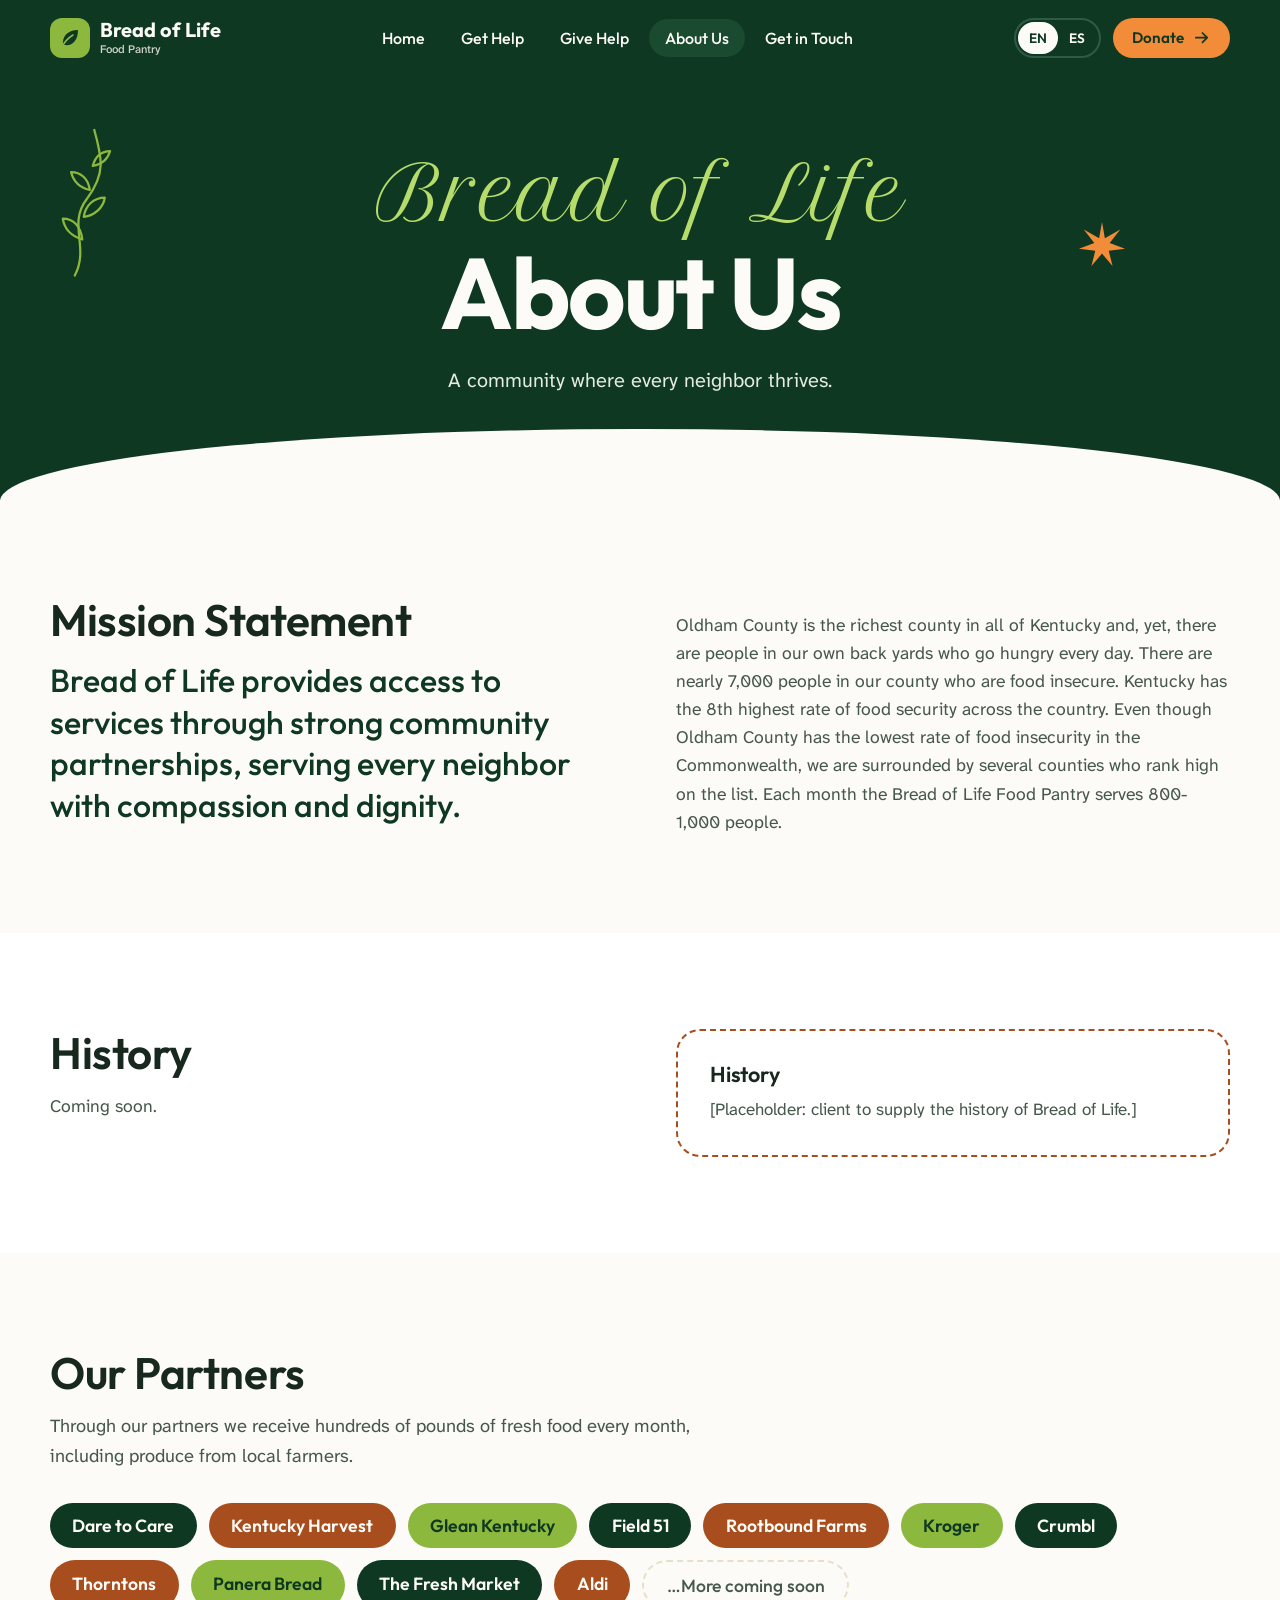
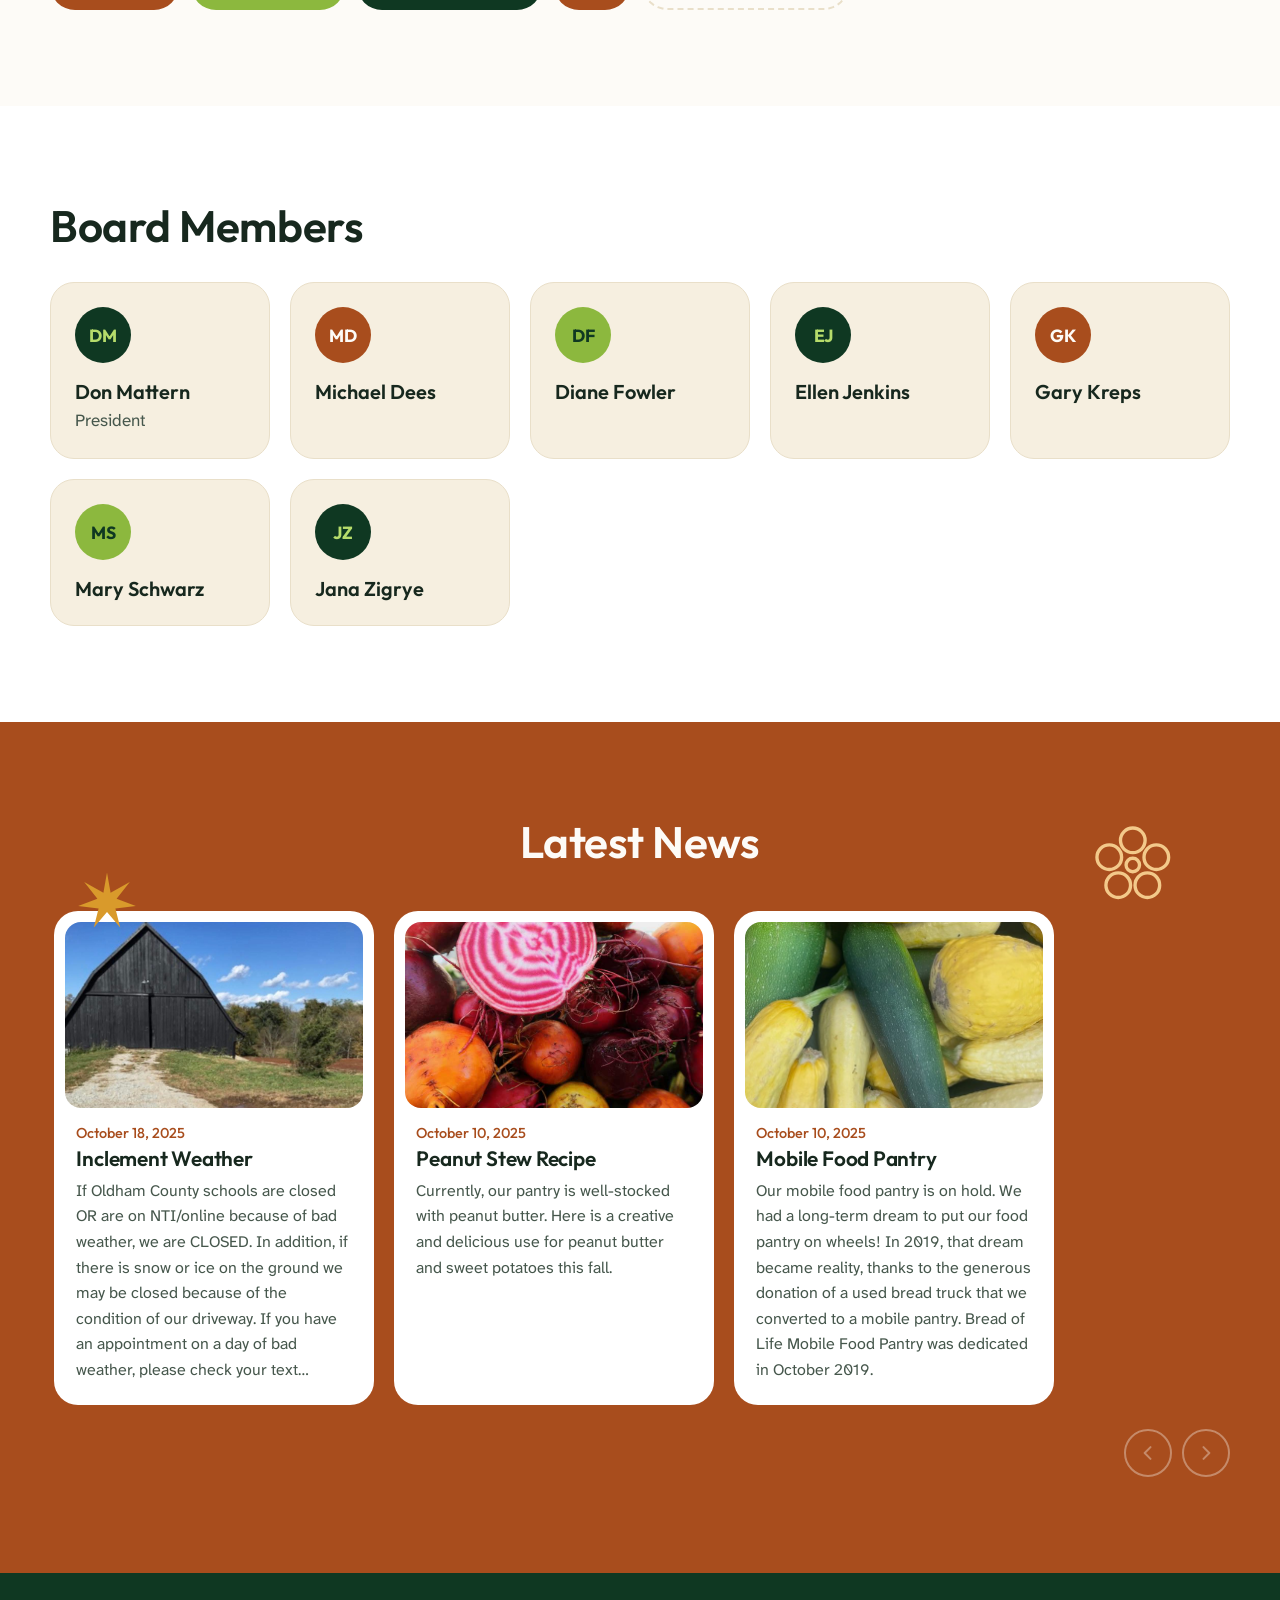
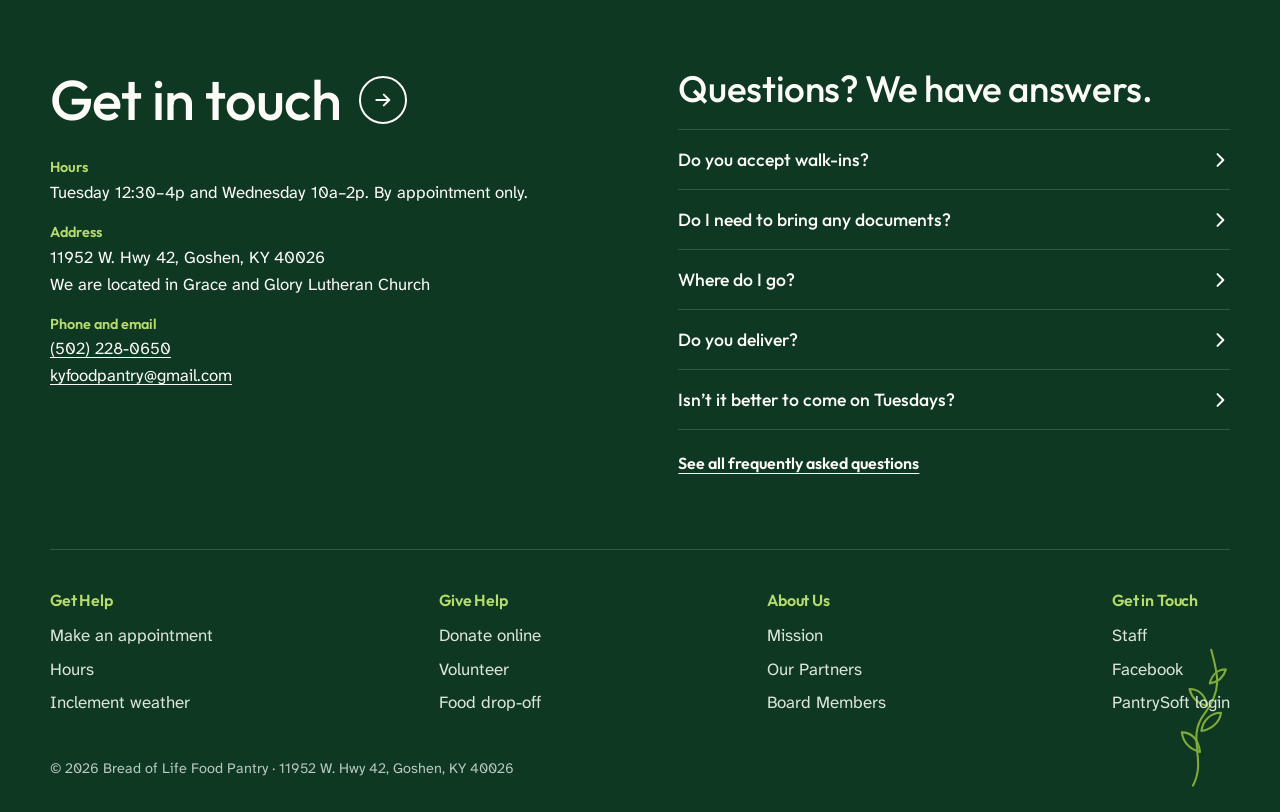
==== about.html @ 8e0612d1 "Deploy: Bread of Life Food Pantry public site Built output only (5 pages + assets). Source, scraped " ====
<!doctype html>
<html lang="en">
<head>
  <meta charset="utf-8">
  <meta name="viewport" content="width=device-width, initial-scale=1">
  <title>About Us | Bread of Life Food Pantry, Goshen, KY</title>
  <meta name="description" content="Bread of Life provides access to services through strong community partnerships, serving every neighbor with compassion and dignity. Meet our partners and board.">
  <link rel="canonical" href="https://kyfoodpantry.org/about.html">
  <meta property="og:title" content="About Us | Bread of Life Food Pantry, Goshen, KY">
  <meta property="og:description" content="Bread of Life provides access to services through strong community partnerships, serving every neighbor with compassion and dignity. Meet our partners and board.">
  <meta name="theme-color" content="#0f3822">
  <meta property="og:type" content="website">
  <meta property="og:site_name" content="Bread of Life Food Pantry">
  <link rel="preconnect" href="https://fonts.googleapis.com">
  <link rel="preconnect" href="https://fonts.gstatic.com" crossorigin>
  <link href="https://fonts.googleapis.com/css2?family=Atkinson+Hyperlegible+Next:wght@400;500;600;700&family=Outfit:wght@400;500;600;700&family=Petit+Formal+Script&display=swap" rel="stylesheet">
  <link rel="stylesheet" href="assets/css/styles.css">
  <link rel="stylesheet" href="assets/css/pages.css">
  <script type="application/ld+json">
  {
    "@context": "https://schema.org",
    "@type": "FoodBank",
    "name": "Bread of Life Food Pantry",
    "url": "https://kyfoodpantry.org/",
    "telephone": "+1-502-228-0650",
    "email": "kyfoodpantry@gmail.com",
    "address": { "@type": "PostalAddress", "streetAddress": "11952 W. Hwy 42", "addressLocality": "Goshen", "addressRegion": "KY", "postalCode": "40026", "addressCountry": "US" },
    "openingHoursSpecification": [
      { "@type": "OpeningHoursSpecification", "dayOfWeek": "Tuesday", "opens": "12:30", "closes": "16:00" },
      { "@type": "OpeningHoursSpecification", "dayOfWeek": "Wednesday", "opens": "10:00", "closes": "14:00" }
    ],
    "sameAs": ["https://www.facebook.com/breadoflifegoshenky/"]
  }
  </script>
</head>
<body>
  <a class="skip" href="#main" data-es="Saltar al contenido">Skip to content</a>
  <!-- Shared SVG art: doodles and icons -->
  <svg width="0" height="0" style="position:absolute" aria-hidden="true" focusable="false">
    <defs>
      <symbol id="i-arrow" viewBox="0 0 24 24"><path d="M4 12h15M13 5.5 19.5 12 13 18.5" fill="none" stroke="currentColor" stroke-width="2.4" stroke-linecap="round" stroke-linejoin="round"/></symbol>
      <symbol id="i-next" viewBox="0 0 24 24"><path d="m9 5 7 7-7 7" fill="none" stroke="currentColor" stroke-width="2.4" stroke-linecap="round" stroke-linejoin="round"/></symbol>
      <symbol id="i-prev" viewBox="0 0 24 24"><path d="m15 5-7 7 7 7" fill="none" stroke="currentColor" stroke-width="2.4" stroke-linecap="round" stroke-linejoin="round"/></symbol>
      <symbol id="i-alert" viewBox="0 0 24 24"><path d="M12 3 2.5 20h19L12 3Z" fill="none" stroke="currentColor" stroke-width="2" stroke-linejoin="round"/><path d="M12 10v4.5M12 17.2v.1" stroke="currentColor" stroke-width="2.4" stroke-linecap="round"/></symbol>
      <symbol id="i-phone" viewBox="0 0 24 24"><path d="M6.6 3.5 9 3l1.6 4.2-1.9 1.4a11 11 0 0 0 5.7 5.7l1.4-1.9L20 14l-.5 2.4a2.5 2.5 0 0 1-2.5 2A14 14 0 0 1 4.6 6a2.5 2.5 0 0 1 2-2.5Z" fill="none" stroke="currentColor" stroke-width="2" stroke-linejoin="round"/></symbol>
      <symbol id="i-pin" viewBox="0 0 24 24"><path d="M12 21s7-6 7-11.5A7 7 0 0 0 5 9.5C5 15 12 21 12 21Z" fill="none" stroke="currentColor" stroke-width="2" stroke-linejoin="round"/><circle cx="12" cy="9.5" r="2.5" fill="none" stroke="currentColor" stroke-width="2"/></symbol>
      <symbol id="i-leaf" viewBox="0 0 24 24"><path d="M5 19C4 11 9 4 20 4c0 11-6 16-13 15" fill="currentColor"/><path d="M4 21c3-6 6-9 11-12" fill="none" stroke="#8cb83e" stroke-width="1.6" stroke-linecap="round"/></symbol>
      <symbol id="i-check" viewBox="0 0 24 24"><path d="m5 12.5 4.5 4.5L19 7.5" fill="none" stroke="currentColor" stroke-width="2.6" stroke-linecap="round" stroke-linejoin="round"/></symbol>
      <symbol id="i-quote" viewBox="0 0 64 48"><path d="M0 48V27C0 11 8 2 24 0l2 7c-8 2-11 7-11 13h11v28H0Zm36 0V27C36 11 44 2 60 0l2 7c-8 2-11 7-11 13h11v28H36Z" fill="currentColor"/></symbol>

      <symbol id="d-vine" viewBox="0 0 100 200"><g fill="none" stroke="currentColor" stroke-width="3" stroke-linecap="round" stroke-linejoin="round"><path d="M30 198C50 160 20 130 46 96S66 40 56 4"/><path d="M40 150c-14-4-24-14-26-28 14 0 24 10 26 28Z"/><path d="M42 120c14-2 26-12 28-26-14 0-26 10-28 26Z"/><path d="M50 84c-13-3-22-12-25-24 13 0 23 9 25 24Z"/><path d="M54 52c11-2 20-9 23-20-11 0-20 7-23 20Z"/></g></symbol>
      <symbol id="d-star" viewBox="0 0 50 50"><path d="M25 2 28 19 44 10 33 24 49 30 32 32 36 48 25 35 14 48 18 32 1 30 17 24 6 10 22 19Z" fill="currentColor"/></symbol>
      <symbol id="d-swirl" viewBox="0 0 80 80"><path d="M8 52C6 14 68 8 72 44 74 68 38 72 34 50 32 36 54 34 56 46" fill="none" stroke="currentColor" stroke-width="3.5" stroke-linecap="round"/></symbol>
      <symbol id="d-flower" viewBox="0 0 80 80"><g fill="none" stroke="currentColor" stroke-width="3" stroke-linecap="round"><circle cx="40" cy="18" r="11"/><circle cx="61" cy="33" r="11"/><circle cx="53" cy="58" r="11"/><circle cx="27" cy="58" r="11"/><circle cx="19" cy="33" r="11"/><circle cx="40" cy="40" r="6"/></g></symbol>
      <symbol id="d-lime" viewBox="0 0 100 100">
        <circle cx="50" cy="50" r="46" fill="#6d9a2a"/><circle cx="50" cy="50" r="40" fill="#dff0a8"/>
        <g stroke="#f7fbe0" stroke-width="3" stroke-linecap="round"><path d="M50 12v76M12 50h76M23 23l54 54M77 23 23 77"/></g>
        <circle cx="50" cy="50" r="6" fill="#f7fbe0"/>
      </symbol>
      <symbol id="d-burst" viewBox="0 0 100 100"><polygon fill="currentColor" points="98.0,50.0 90.0,59.1 93.2,70.8 82.1,75.6 79.9,87.5 67.8,86.9 60.7,96.8 50.0,91.0 39.3,96.8 32.2,86.9 20.1,87.5 17.9,75.6 6.8,70.8 10.0,59.1 2.0,50.0 10.0,40.9 6.8,29.2 17.9,24.4 20.1,12.5 32.2,13.1 39.3,3.2 50.0,9.0 60.7,3.2 67.8,13.1 79.9,12.5 82.1,24.4 93.2,29.2 90.0,40.9"/></symbol>
    </defs>
  </svg>
  <!-- Weather closure banner: shown when SITE.weather.active is true (or with ?demo=weather) -->
  <div class="weather" id="weather" role="status" hidden>
    <div class="wrap">
      <svg aria-hidden="true"><use href="#i-alert"/></svg>
      <div>
        <p><strong id="weather-title"></strong></p>
        <p id="weather-detail"></p>
        <p id="weather-makeup"></p>
      </div>
    </div>
  </div>
  <header class="site-header">
    <div class="wrap">
      <!-- TODO(client): swap this placeholder mark for the logo the client emailed. -->
      <a class="brand" href="index.html" aria-label="Bread of Life Food Pantry, home">
        <span class="brand-mark"><svg aria-hidden="true"><use href="#i-leaf"/></svg></span>
        <span>Bread of Life<small data-es="Despensa de alimentos">Food Pantry</small></span>
      </a>

      <nav class="nav" id="nav" aria-label="Main">
        <a href="index.html" data-es="Inicio">Home</a>
        <a href="get-help.html" data-es="Recibir ayuda">Get Help</a>
        <a href="give-help.html" data-es="Ayudar">Give Help</a>
        <a href="about.html" aria-current="page" data-es="Nosotros">About Us</a>
        <a href="contact.html" data-es="Contacto">Get in Touch</a>
        <a class="btn btn-orange nav-donate" href="#" data-donate><span data-es="Donar">Donate</span><svg aria-hidden="true"><use href="#i-arrow"/></svg></a>
      </nav>

      <div class="header-actions">
        <div class="lang" role="group" aria-label="Language">
          <button type="button" data-lang="en" aria-pressed="true" lang="en">EN</button>
          <button type="button" data-lang="es" aria-pressed="false" lang="es">ES</button>
        </div>
        <a class="btn btn-orange btn-sm" href="#" data-donate><span data-es="Donar">Donate</span><svg aria-hidden="true"><use href="#i-arrow"/></svg></a>
        <button class="menu-toggle" type="button" aria-expanded="false" aria-controls="nav" data-es="Menú">Menu</button>
      </div>
    </div>
  </header>

  <main id="main">
<section class="page-hero" aria-labelledby="page-title">
      <span class="doodle d-vine-l" aria-hidden="true"><svg><use href="#d-vine"/></svg></span>
      <span class="doodle d-star" aria-hidden="true"><svg><use href="#d-star"/></svg></span>
      <div class="wrap">
        <h1 id="page-title">
          <span class="script" data-es="Bread of Life">Bread of Life</span>
          <span class="h1-main" data-es="Nosotros">About Us</span>
        </h1>
        <p class="lede" data-es="Una comunidad donde cada vecino prospera.">A community where every neighbor thrives.</p>
      </div>
    </section>

    <!-- Mission -->
    <section class="section on-cream" id="mission" aria-labelledby="mission-title">
      <div class="wrap two-col">
        <div>
          <h2 id="mission-title" data-es="Nuestra misión">Mission Statement</h2>
          <p class="pull" data-es="Bread of Life ofrece acceso a servicios mediante alianzas comunitarias sólidas, atendiendo a cada vecino con compasión y dignidad.">Bread of Life provides access to services through strong community partnerships, serving every neighbor with compassion and dignity.</p>
        </div>
        <!-- TODO(client): these statistics come from the old About page and are uncited. Verify or drop. -->
        <div>
          <p class="prose" data-es="El condado de Oldham es el condado más rico de todo Kentucky y, sin embargo, hay personas en nuestro propio vecindario que pasan hambre todos los días. Cerca de 7,000 personas en nuestro condado sufren inseguridad alimentaria. Kentucky tiene la octava tasa más alta de inseguridad alimentaria del país. Aunque el condado de Oldham tiene la tasa más baja de inseguridad alimentaria del estado, estamos rodeados de varios condados que ocupan los primeros lugares de la lista.">Oldham County is the richest county in all of Kentucky and, yet, there are people in our own back yards who go hungry every day. There are nearly 7,000 people in our county who are food insecure. Kentucky has the 8th highest rate of food security across the country. Even though Oldham County has the lowest rate of food insecurity in the Commonwealth, we are surrounded by several counties who rank high on the list. Each month the Bread of Life Food Pantry serves 800-1,000 people.</p>
        </div>
      </div>
    </section>

    <!-- History -->
    <section class="section alt" id="history" aria-labelledby="history-title">
      <div class="wrap two-col">
        <div>
          <h2 id="history-title" data-es="Nuestra historia">History</h2>
          <p class="prose" data-es="Próximamente.">Coming soon.</p>
        </div>
        <!-- TODO(client): History text not supplied. Only known facts: founded 2012; mobile pantry dedicated Oct 2019. -->
        <div class="panel pending" data-pending>
          <h3>History</h3>
          <p>[Placeholder: client to supply the history of Bread of Life.]</p>
        </div>
      </div>
    </section>

    <!-- Partners -->
    <section class="section on-cream" id="partners" aria-labelledby="partners-title">
      <div class="wrap">
        <div class="section-head">
          <h2 id="partners-title" data-es="Nuestros socios">Our Partners</h2>
          <p data-es="Gracias a nuestros socios, recibimos cientos de libras de alimentos frescos cada mes, incluidos productos de agricultores locales.">Through our partners we receive hundreds of pounds of fresh food every month, including produce from local farmers.</p>
        </div>
        <ul class="partners">
          <li>Dare to Care</li><li>Kentucky Harvest</li><li>Glean Kentucky</li><li>Field 51</li><li>Rootbound Farms</li><li>Kroger</li>
          <li>Crumbl</li><li>Thorntons</li><li>Panera Bread</li><li>The Fresh Market</li><li>Aldi</li>
          <li class="more" data-es="…y más próximamente">…More coming soon</li>
        </ul>
      </div>
    </section>

    <!-- Impact numbers: hidden until the client verifies them (config.js > impact.verified) -->
    <section class="section numbers" id="impact" aria-labelledby="impact-title" hidden>
      <div class="wrap">
        <h2 id="impact-title"></h2>
        <ul class="numbers-list" id="impact-list"></ul>
      </div>
    </section>

    <!-- Board -->
    <section class="section alt" id="board" aria-labelledby="board-title">
      <div class="wrap">
        <div class="section-head">
          <h2 id="board-title" data-es="Junta directiva">Board Members</h2>
        </div>
        <ul class="people">
          <li><span class="avatar" aria-hidden="true">DM</span><strong>Don Mattern</strong><span data-es="Presidente">President</span></li>
          <li><span class="avatar" aria-hidden="true">MD</span><strong>Michael Dees</strong></li>
          <li><span class="avatar" aria-hidden="true">DF</span><strong>Diane Fowler</strong></li>
          <li><span class="avatar" aria-hidden="true">EJ</span><strong>Ellen Jenkins</strong></li>
          <li><span class="avatar" aria-hidden="true">GK</span><strong>Gary Kreps</strong></li>
          <li><span class="avatar" aria-hidden="true">MS</span><strong>Mary Schwarz</strong></li>
          <li><span class="avatar" aria-hidden="true">JZ</span><strong>Jana Zigrye</strong></li>
        </ul>
      </div>
    </section>

    <!-- News (shared feed) -->
    <section class="section terracotta" aria-labelledby="news-title">
      <span class="doodle d-star1" aria-hidden="true"><svg><use href="#d-star"/></svg></span>
      <span class="doodle d-flower" aria-hidden="true"><svg><use href="#d-flower"/></svg></span>
      <div class="wrap">
        <div class="section-head center">
          <h2 id="news-title" data-es="Últimas noticias">Latest News</h2>
        </div>
        <div class="slider-wrap">
          <div class="slider" id="news-slider" tabindex="0" role="region" aria-label="Latest news"></div>
          <div class="slider-nav">
            <button class="circle-btn" type="button" data-slide="-1" aria-label="Previous news"><svg aria-hidden="true"><use href="#i-prev"/></svg></button>
            <button class="circle-btn" type="button" data-slide="1" aria-label="Next news"><svg aria-hidden="true"><use href="#i-next"/></svg></button>
          </div>
        </div>
      </div>
    </section>
  </main>

  <footer class="site-footer">
    <span class="doodle d-vine" aria-hidden="true"><svg><use href="#d-vine"/></svg></span>
    <div class="wrap">
      <div class="footer-top">
        <div class="footer-cta" id="contact-footer">
          <h2><span data-es="Contáctenos">Get in touch</span>
            <a class="circle-btn" href="contact.html" aria-label="Go to the contact page"><svg aria-hidden="true"><use href="#i-arrow"/></svg></a>
          </h2>
          <dl class="contact-list">
            <div><dt data-es="Horario">Hours</dt><dd data-es="Martes 12:30–4 p. m. y miércoles 10 a. m.–2 p. m. Solo con cita.">Tuesday 12:30–4p and Wednesday 10a–2p. By appointment only.</dd></div>
            <div><dt data-es="Dirección">Address</dt><dd>11952 W. Hwy 42, Goshen, KY 40026<br><span data-es="Estamos en la iglesia luterana Grace y Glory">We are located in Grace and Glory Lutheran Church</span></dd></div>
            <div><dt data-es="Teléfono y correo">Phone and email</dt><dd><a href="#" data-tel data-phone></a><br><a href="mailto:kyfoodpantry@gmail.com">kyfoodpantry@gmail.com</a></dd></div>
          </dl>
        </div>

        <div class="faq">
          <h2 data-es="¿Preguntas? Tenemos respuestas.">Questions? We have answers.</h2>
          <details>
            <summary><span data-es="¿Aceptan personas sin cita?">Do you accept walk-ins?</span><svg aria-hidden="true"><use href="#i-next"/></svg></summary>
            <p data-es="No. Pedimos que haga una cita, porque somos un espacio pequeño con un estacionamiento pequeño. Llame al 502-228-0650 para hacer una cita.">No. We ask that you make an appointment, because we are a small space with a small parking lot. Call 502-228-0650 to set up an appointment.</p>
          </details>
          <details>
            <summary><span data-es="¿Necesito traer documentos?">Do I need to bring any documents?</span><svg aria-hidden="true"><use href="#i-next"/></svg></summary>
            <p data-es="No. Solo pedimos información básica para poder informar a Dare To Care.">No. We just ask basic information so that we can report to Dare To Care.</p>
          </details>
          <details>
            <summary><span data-es="¿A dónde voy?">Where do I go?</span><svg aria-hidden="true"><use href="#i-next"/></svg></summary>
            <p data-es="Estamos dentro de Grace &amp; Glory, en 11952 W. Hwy 42 en Goshen, Kentucky. Es la pequeña iglesia blanca en la colina con puertas rojas. Entre por las puertas azules del costado y nuestros voluntarios lo recibirán.">We are located inside Grace &amp; Glory at 11952 W. Hwy 42 in Goshen, Kentucky. It’s the little white church on the hill with red doors. Come inside the blue side doors and our volunteers will greet you.</p>
          </details>
          <details>
            <summary><span data-es="¿Hacen entregas a domicilio?">Do you deliver?</span><svg aria-hidden="true"><use href="#i-next"/></svg></summary>
            <p data-es="No. Por ahora no tenemos la capacidad para hacerlo.">No. We just do not have the capacity to do that right now.</p>
          </details>
          <details>
            <summary><span data-es="¿No es mejor ir los martes?">Isn’t it better to come on Tuesdays?</span><svg aria-hidden="true"><use href="#i-next"/></svg></summary>
            <p data-es="No. Recibimos alimentos frescos durante toda la semana y también sacamos alimentos del almacén frío en distintos momentos ambos días. Así todos tienen la misma oportunidad de recibir alimentos frescos sin importar la hora de su cita. Nos encantaría verlo los miércoles.">No. We receive fresh foods throughout the week. We also bring foods in from cold storage throughout both pantry days at various times. This gives everyone a fair chance to receive fresh foods no matter what time your appointment is. We’d love to see you on Wednesdays.</p>
          </details>
          <p class="faq-more"><a href="get-help.html#faq" data-es="Ver todas las preguntas frecuentes">See all frequently asked questions</a></p>
        </div>
      </div>

      <nav class="footer-links" aria-label="Footer">
        <div>
          <h3 data-es="Recibir ayuda">Get Help</h3>
          <ul>
            <li><a href="#" data-appointment data-es="Hacer una cita">Make an appointment</a></li>
            <li><a href="get-help.html#hours" data-es="Horario">Hours</a></li>
            <li><a href="get-help.html#weather" data-es="Mal tiempo">Inclement weather</a></li>
          </ul>
        </div>
        <div>
          <h3 data-es="Ayudar">Give Help</h3>
          <ul>
            <li><a href="#" data-donate data-es="Donar en línea">Donate online</a></li>
            <li><a href="give-help.html#volunteer" data-es="Voluntarios">Volunteer</a></li>
            <li><a href="give-help.html#drop-off" data-es="Entregar alimentos">Food drop-off</a></li>
          </ul>
        </div>
        <div>
          <h3 data-es="Nosotros">About Us</h3>
          <ul>
            <li><a href="about.html#mission" data-es="Misión">Mission</a></li>
            <li><a href="about.html#partners" data-es="Aliados">Our Partners</a></li>
            <li><a href="about.html#board" data-es="Junta directiva">Board Members</a></li>
          </ul>
        </div>
        <div>
          <h3 data-es="Contacto">Get in Touch</h3>
          <ul>
            <li><a href="contact.html#staff" data-es="Personal">Staff</a></li>
            <li><a href="#" data-facebook>Facebook</a></li>
            <li><a href="#" data-appointment data-es="Ingreso a PantrySoft">PantrySoft login</a></li>
          </ul>
        </div>
      </nav>
      <p class="footer-base">© 2026 Bread of Life Food Pantry · 11952 W. Hwy 42, Goshen, KY 40026</p>
    </div>
  </footer>

  <script src="assets/js/config.js"></script>
  <script src="assets/js/site.js"></script>
</body>
</html>
---- assets/css/styles.css ----
/* Bread of Life Food Pantry: design system + home page
   Palette and shapes follow the client's inspiration board: forest green, alabaster cream,
   terracotta, lime and orange doodles, 16-24px card radii, full-pill buttons. */

:root {
  --cream: #fdfbf7;
  --cream-deep: #f6efe0;
  --cream-line: #e9dfc9;
  --forest: #0f3822;
  --forest-soft: #1a4a30;
  --forest-line: #2f5a44;
  --terracotta: #a84d1d;
  --ochre: #d99a2b;
  --lime: #8cb83e;
  --lime-bright: #b6dc6b;
  --orange: #f28c38;
  --ink: #17281e;
  --ink-soft: #46574c;
  --white: #ffffff;
  --alert: #8f2a12;

  --r-card: 24px;
  --r-img: 16px;
  --r-pill: 999px;

  --f-head: "Outfit", "Segoe UI", system-ui, sans-serif;
  --f-body: "Atkinson Hyperlegible Next", "Atkinson Hyperlegible", "Segoe UI", system-ui, sans-serif;
  --f-script: "Petit Formal Script", "Snell Roundhand", "Brush Script MT", cursive;

  --gutter: clamp(1rem, 4vw, 2.5rem);
  --max: 1180px;
}

*, *::before, *::after { box-sizing: border-box; }
html { scroll-behavior: smooth; -webkit-text-size-adjust: 100%; }
body {
  margin: 0;
  background: var(--cream);
  color: var(--ink);
  font: 400 1.0625rem/1.6 var(--f-body);
}
img { max-width: 100%; display: block; }
a { color: inherit; }
h1, h2, h3 { font-family: var(--f-head); font-weight: 600; line-height: 1.1; margin: 0; letter-spacing: -0.01em; }
p { margin: 0; }
ul { margin: 0; padding: 0; list-style: none; }
button { font: inherit; color: inherit; cursor: pointer; }

:focus-visible { outline: 3px solid var(--orange); outline-offset: 3px; border-radius: 6px; }
.on-light :focus-visible, main :focus-visible { outline-color: var(--forest); }

.wrap { width: min(100% - 2 * var(--gutter), var(--max)); margin-inline: auto; }
.visually-hidden { position: absolute !important; width: 1px; height: 1px; overflow: hidden; clip: rect(0 0 0 0); white-space: nowrap; }
.skip { position: absolute; left: 1rem; top: -4rem; background: var(--white); color: var(--forest); padding: .6rem 1rem; border-radius: var(--r-pill); z-index: 100; font-weight: 700; }
.skip:focus { top: 1rem; }

/* ---------- buttons ---------- */
.btn {
  display: inline-flex; align-items: center; gap: .55rem;
  min-height: 48px; padding: .7rem 1.5rem;
  border-radius: var(--r-pill); border: 2px solid transparent;
  font: 600 1rem/1 var(--f-head); text-decoration: none; white-space: nowrap;
  transition: transform .15s ease, background-color .15s ease, box-shadow .15s ease;
}
.btn:hover { transform: translateY(-2px); }
.btn svg { width: 1.15em; height: 1.15em; flex: none; }
.btn-lime { background: var(--lime); color: var(--forest); }
.btn-lime:hover { background: var(--lime-bright); }
.btn-orange { background: var(--orange); color: var(--forest); }
.btn-orange:hover { background: #ffa25a; }
.btn-forest { background: var(--forest); color: var(--cream); }
.btn-forest:hover { background: var(--forest-soft); }
.btn-ghost-light { border-color: var(--forest-line); color: var(--cream); }
.btn-ghost-light:hover { background: var(--forest-soft); }
.btn-outline { border-color: var(--forest); color: var(--forest); background: transparent; }
.btn-outline:hover { background: var(--forest); color: var(--cream); }
.btn-sm { min-height: 40px; padding: .5rem 1.1rem; font-size: .95rem; }
.link-arrow { display: inline-flex; align-items: center; gap: .5rem; font: 600 1rem var(--f-head); color: var(--cream); text-decoration: none; padding: .5rem .25rem; }
.link-arrow svg { width: 1.1em; height: 1.1em; transition: transform .15s; }
.link-arrow:hover svg { transform: translateX(4px); }
.link-arrow:hover { text-decoration: underline; text-underline-offset: 4px; }

.pill {
  display: inline-flex; align-items: center; gap: .4rem;
  padding: .3rem .8rem; border-radius: var(--r-pill);
  font: 600 .85rem/1.2 var(--f-head); background: var(--white); color: var(--forest);
}

/* ---------- weather banner ---------- */
.weather { background: var(--alert); color: #fff; padding: .85rem 0; }
.weather[hidden] { display: none; }
.weather .wrap { display: flex; gap: .9rem; align-items: flex-start; }
.weather svg { width: 1.6rem; height: 1.6rem; flex: none; margin-top: .1rem; }
.weather strong { font-family: var(--f-head); font-size: 1.05rem; }
.weather p + p { margin-top: .15rem; }

/* ---------- header ---------- */
.site-header { background: var(--forest); color: var(--cream); position: relative; z-index: 20; }
.site-header .wrap { display: flex; align-items: center; justify-content: space-between; gap: 1rem; min-height: 76px; }
.brand { display: inline-flex; align-items: center; gap: .65rem; text-decoration: none; font: 700 1.25rem/1 var(--f-head); }
.brand-mark { width: 40px; height: 40px; border-radius: 12px; background: var(--lime); color: var(--forest); display: grid; place-items: center; }
.brand-mark svg { width: 24px; height: 24px; }
.brand small { display: block; font: 500 .72rem/1.2 var(--f-body); opacity: .8; margin-top: .2rem; }
.nav { display: flex; gap: .25rem; }
.nav a { text-decoration: none; padding: .55rem 1rem; border-radius: var(--r-pill); font: 500 1rem var(--f-head); }
.nav a:hover { background: var(--forest-soft); }
.nav a[aria-current="page"] { background: var(--forest-soft); }
.header-actions { display: flex; align-items: center; gap: .75rem; }
.lang { display: inline-flex; border: 2px solid var(--forest-line); border-radius: var(--r-pill); padding: 2px; }
.lang button { border: 0; background: transparent; color: var(--cream); padding: .3rem .7rem; border-radius: var(--r-pill); font: 600 .85rem var(--f-head); min-height: 32px; }
.lang button[aria-pressed="true"] { background: var(--cream); color: var(--forest); }
.menu-toggle { display: none; border: 2px solid var(--forest-line); background: transparent; color: var(--cream); border-radius: var(--r-pill); min-height: 44px; padding: 0 1rem; font: 600 .95rem var(--f-head); }

@media (max-width: 980px) {
  .menu-toggle { display: inline-flex; align-items: center; }
  .nav { display: none; position: absolute; left: 0; right: 0; top: 100%; background: var(--forest); flex-direction: column; padding: .5rem var(--gutter) 1.25rem; border-top: 1px solid var(--forest-line); }
  .nav.open { display: flex; }
  .nav a { padding: .9rem 1rem; font-size: 1.1rem; }
  .header-actions .btn-orange { display: none; }
  .nav .nav-donate { display: inline-flex; margin-top: .5rem; align-self: flex-start; }
}
@media (min-width: 981px) { .nav .nav-donate { display: none; } }

/* ---------- hero ---------- */
.hero { background: var(--forest); color: var(--cream); position: relative; overflow: hidden; padding-top: clamp(2rem, 5vw, 3.5rem); }
.hero .wrap { position: relative; z-index: 2; text-align: center; display: flex; flex-direction: column; align-items: center; }
.status {
  display: inline-flex; align-items: center; gap: .6rem;
  background: rgba(253, 251, 247, .1); border: 1.5px solid var(--forest-line);
  padding: .45rem 1rem .45rem .8rem; border-radius: var(--r-pill);
  font: 500 .95rem/1.3 var(--f-head); text-decoration: none;
}
.status-dot { width: 12px; height: 12px; border-radius: 50%; background: #8a9a8f; flex: none; }
.status[data-state="open"] .status-dot { background: var(--lime-bright); box-shadow: 0 0 0 4px rgba(182, 220, 107, .25); }
.status[data-state="soon"] .status-dot { background: var(--ochre); }
.status[data-state="closed"] .status-dot { background: #e89a86; }
.status[data-state="weather"] .status-dot { background: #ff8f70; }
.hero h1 { margin-top: 1.5rem; display: flex; flex-direction: column; align-items: center; }
.script { font: 400 clamp(2.4rem, 7vw, 4.6rem)/1.05 var(--f-script); color: var(--lime-bright); }
.h1-main { font: 700 clamp(2.9rem, 9vw, 6.25rem)/.98 var(--f-head); letter-spacing: -0.025em; margin-top: .1em; }
.lede { max-width: 40rem; margin-top: 1.4rem; font-size: clamp(1.05rem, 2.2vw, 1.25rem); color: #e4ebe0; }
.hero-ctas { display: flex; flex-wrap: wrap; justify-content: center; align-items: center; gap: .75rem 1.25rem; margin-top: 2rem; }
.hero-quick { display: flex; flex-wrap: wrap; justify-content: center; gap: .6rem; margin-top: 1.1rem; }

.photo-band { position: relative; z-index: 1; margin-top: clamp(2.5rem, 6vw, 4rem); display: grid; grid-template-columns: repeat(5, 1fr); height: clamp(150px, 26vw, 330px); }
.photo-band img { width: 100%; height: 100%; object-fit: cover; }
.photo-band::after { content: ""; position: absolute; inset: auto 0 -1px 0; height: clamp(40px, 6vw, 80px); background: var(--cream); border-radius: 50% 50% 0 0 / 100% 100% 0 0; }
@media (max-width: 640px) { .photo-band { grid-template-columns: repeat(3, 1fr); } .photo-band img:nth-child(n+4) { display: none; } }

/* doodles */
.doodle { position: absolute; pointer-events: none; z-index: 1; }
.doodle svg { width: 100%; height: 100%; display: block; }
.hero .d-vine-l { left: -2%; top: 8%; width: clamp(90px, 14vw, 190px); color: var(--lime); }
.hero .d-vine-r { right: 1%; top: 12%; width: clamp(70px, 10vw, 150px); color: var(--lime); transform: scaleX(-1); }
.hero .d-star { left: 12%; bottom: 40%; width: clamp(28px, 4vw, 52px); color: var(--orange); }
.hero .d-swirl { right: 14%; top: 4%; width: clamp(60px, 8vw, 110px); color: var(--orange); }
.hero .d-lime { right: 4%; bottom: 34%; width: clamp(60px, 8vw, 110px); }
@media (max-width: 640px) { .hero .d-vine-r, .hero .d-swirl, .hero .d-star { display: none; } .hero .d-vine-l { top: 22%; } }

/* one page-load moment: hero copy settles in once */
@media (prefers-reduced-motion: no-preference) {
  .hero .wrap > * { animation: settle .7s cubic-bezier(.2, .7, .2, 1) both; }
  .hero .wrap > :nth-child(2) { animation-delay: .08s; }
  .hero .wrap > :nth-child(3) { animation-delay: .16s; }
  .hero .wrap > :nth-child(4) { animation-delay: .24s; }
  .hero .wrap > :nth-child(5) { animation-delay: .32s; }
  @keyframes settle { from { opacity: 0; transform: translateY(14px); } to { opacity: 1; transform: none; } }
}

/* ---------- sections ---------- */
.section { padding: clamp(3.5rem, 8vw, 6rem) 0; position: relative; overflow: hidden; }
.section-head { max-width: 44rem; }
.section-head h2 { font-size: clamp(2rem, 4.6vw, 3.25rem); }
.section-head p { margin-top: .9rem; color: var(--ink-soft); font-size: 1.15rem; }
.section-head.center { text-align: center; margin-inline: auto; }

/* feature cards */
.cards { display: grid; grid-template-columns: repeat(3, 1fr); gap: 1.5rem; margin-top: 2.5rem; }
.card { background: var(--cream-deep); border: 1px solid var(--cream-line); border-radius: var(--r-card); padding: .75rem .75rem 1.5rem; display: flex; flex-direction: column; }
.card-img { position: relative; border-radius: var(--r-img); overflow: hidden; aspect-ratio: 4 / 3; }
.card-img img { width: 100%; height: 100%; object-fit: cover; }
.card-img .pill { position: absolute; top: .75rem; left: .75rem; }
.card-body { padding: 1.25rem .75rem 0; display: flex; flex-direction: column; flex: 1; gap: .6rem; }
.card h3 { font-size: 1.6rem; }
.card p { color: var(--ink-soft); }
.card .btn { margin-top: auto; align-self: flex-start; }
.card-body p { margin-bottom: 1rem; }
@media (max-width: 900px) { .cards { grid-template-columns: 1fr; max-width: 30rem; margin-inline: auto; } }

/* mission split */
.split { display: grid; grid-template-columns: 1.05fr .95fr; gap: clamp(2rem, 6vw, 5rem); align-items: center; }
.split h2 { font-size: clamp(2rem, 4.4vw, 3.1rem); }
.split .copy > p { margin-top: 1.1rem; font-size: 1.15rem; color: var(--ink-soft); max-width: 34rem; }
.split .copy > .btn { margin-top: 1.5rem; }
.stat {
  margin-top: 2rem; background: var(--orange); color: var(--forest);
  border: 2px solid var(--forest); box-shadow: 6px 6px 0 var(--forest);
  border-radius: 20px; padding: 1.25rem 1.5rem; max-width: 30rem;
}
.stat strong { display: block; font: 700 clamp(1.9rem, 4vw, 2.6rem)/1.05 var(--f-head); }
.stat span { display: block; margin-top: .25rem; font-weight: 700; }
.stat .pills { display: flex; flex-wrap: wrap; gap: .5rem; margin-top: .9rem; }
.frame { position: relative; }
.frame > img { width: 100%; aspect-ratio: 4 / 4.2; object-fit: cover; border-radius: var(--r-card); box-shadow: 14px 14px 0 var(--lime); }
.sticker { position: absolute; right: -14px; top: -22px; width: 116px; height: 116px; z-index: 2; color: var(--orange); }
.sticker svg { width: 100%; height: 100%; }
.sticker span { position: absolute; inset: 0; display: grid; place-items: center; text-align: center; padding: 1.5rem; font: 700 .78rem/1.15 var(--f-head); color: var(--forest); transform: rotate(-8deg); }
@media (max-width: 860px) { .split { grid-template-columns: 1fr; } .frame { max-width: 28rem; margin-inline: 1rem 0; } .sticker { right: 0; } }

.scripture { margin-top: 2rem; border: 2px dashed var(--terracotta); border-radius: 20px; padding: 1.1rem 1.4rem; max-width: 34rem; }
.scripture h3 { font: 600 1.1rem var(--f-head); color: var(--terracotta); }
.scripture p { margin-top: .4rem; color: var(--ink-soft); font-size: 1rem; }

/* terracotta news block */
.terracotta { background: var(--terracotta); color: var(--cream); }
.terracotta .section-head p { color: #f5e2d4; }
.terracotta .doodle { color: var(--ochre); }
.terracotta .d-star1 { left: 6%; top: 12%; width: clamp(34px, 5vw, 60px); }
.terracotta .d-flower { right: 8%; top: 8%; width: clamp(50px, 7vw, 90px); color: #f3c98a; }
.slider-wrap { position: relative; margin-top: 2.5rem; }
.slider { display: flex; gap: 1.25rem; overflow-x: auto; scroll-snap-type: x mandatory; padding: .25rem .25rem 1rem; scrollbar-width: none; }
.slider::-webkit-scrollbar { display: none; }
.slider > * { scroll-snap-align: start; flex: 0 0 min(320px, 82%); }
.news-card { background: var(--white); color: var(--ink); border-radius: var(--r-card); padding: .7rem .7rem 1.4rem; display: flex; flex-direction: column; }
.news-card img { border-radius: var(--r-img); aspect-ratio: 16 / 10; object-fit: cover; width: 100%; }
.news-card .meta { margin: 1rem .7rem 0; font: 500 .9rem var(--f-head); color: var(--terracotta); }
.news-card h3 { margin: .3rem .7rem 0; font-size: 1.3rem; }
.news-card p { margin: .5rem .7rem 0; color: var(--ink-soft); font-size: 1rem; }
.slider-nav { display: flex; gap: .6rem; justify-content: flex-end; margin-top: .5rem; }
.circle-btn { width: 48px; height: 48px; border-radius: 50%; border: 2px solid currentColor; background: transparent; display: grid; place-items: center; transition: background-color .15s, color .15s; }
.circle-btn svg { width: 20px; height: 20px; }
.circle-btn:hover:not(:disabled) { background: var(--cream); color: var(--terracotta); border-color: var(--cream); }
.circle-btn:disabled { opacity: .35; cursor: default; }
.on-cream .circle-btn:hover:not(:disabled) { background: var(--forest); color: var(--cream); border-color: var(--forest); }

/* testimonials */
.voices { background: var(--white); }
.voice { display: grid; grid-template-columns: .8fr 1.2fr; background: var(--cream); border: 1px solid var(--cream-line); border-radius: var(--r-card); overflow: hidden; margin-top: 2.5rem; }
.voice > img { width: 100%; height: 100%; min-height: 280px; object-fit: cover; }
.voice-body { padding: clamp(1.5rem, 4vw, 3rem); display: flex; flex-direction: column; justify-content: center; position: relative; }
.voice blockquote { margin: 0; font: 400 clamp(1.15rem, 2.2vw, 1.4rem)/1.55 var(--f-body); }
.voice cite { display: block; margin-top: 1.5rem; font-style: normal; font: 700 1.1rem var(--f-head); }
.voice cite span { display: inline-block; margin-left: .5rem; font: 500 .85rem var(--f-head); background: var(--cream-deep); border: 1px solid var(--cream-line); padding: .2rem .7rem; border-radius: var(--r-pill); }
.voice-quote-mark { position: absolute; right: 1.5rem; bottom: .5rem; width: 64px; color: var(--cream-line); }
.voice-nav { display: flex; align-items: center; gap: .6rem; margin-top: 1rem; justify-content: center; }
.voice-nav .count { min-width: 4rem; text-align: center; font: 500 .95rem var(--f-head); color: var(--ink-soft); }
.voice-nav .circle-btn { color: var(--forest); }
@media (max-width: 760px) { .voice { grid-template-columns: 1fr; } .voice > img { min-height: 0; aspect-ratio: 16 / 9; } }

/* ---------- footer ---------- */
.site-footer { background: var(--forest); color: var(--cream); padding: clamp(3.5rem, 8vw, 6rem) 0 2rem; position: relative; overflow: hidden; }
.site-footer .d-vine { right: 3%; bottom: 1.25rem; width: 70px; color: var(--lime); opacity: .9; }
.footer-top { display: grid; grid-template-columns: 1fr 1fr; gap: clamp(2rem, 6vw, 5rem); position: relative; z-index: 2; }
.footer-cta h2 { font-size: clamp(2.2rem, 5vw, 3.5rem); font-weight: 500; display: flex; align-items: center; gap: 1.1rem; flex-wrap: wrap; }
.footer-cta .circle-btn { color: var(--cream); flex: none; text-decoration: none; }
.footer-cta .circle-btn:hover { background: var(--cream); color: var(--forest); }
.contact-list { margin-top: 1.75rem; display: grid; gap: 1.1rem; font-size: 1.05rem; }
.contact-list dt { font: 600 .9rem var(--f-head); color: var(--lime-bright); }
.contact-list dd { margin: .15rem 0 0; }
.contact-list a { text-underline-offset: 3px; }
.faq h2 { font-size: clamp(1.7rem, 3.4vw, 2.3rem); font-weight: 500; }
.faq details { border-bottom: 1px solid var(--forest-line); }
.faq details:first-of-type { margin-top: 1.25rem; border-top: 1px solid var(--forest-line); }
.faq summary { list-style: none; cursor: pointer; display: flex; justify-content: space-between; align-items: center; gap: 1rem; padding: 1.1rem 0; font: 500 1.1rem/1.35 var(--f-head); }
.faq summary::-webkit-details-marker { display: none; }
.faq summary svg { width: 20px; height: 20px; flex: none; transition: transform .2s; }
.faq details[open] summary svg { transform: rotate(90deg); }
.faq details p { padding: 0 2.5rem 1.2rem 0; color: #dbe5d8; }
.footer-links { display: grid; grid-template-columns: repeat(4, auto); justify-content: space-between; gap: 2rem; margin-top: clamp(3rem, 6vw, 4.5rem); padding-top: 2.5rem; border-top: 1px solid var(--forest-line); position: relative; z-index: 2; }
.footer-links h3 { font: 600 1rem var(--f-head); color: var(--lime-bright); margin-bottom: .75rem; }
.footer-links li + li { margin-top: .4rem; }
.footer-links a { text-decoration: none; color: #dbe5d8; }
.footer-links a:hover { text-decoration: underline; text-underline-offset: 3px; }
.footer-base { margin-top: 2.5rem; font-size: .9rem; color: #b9c9bd; position: relative; z-index: 2; }
@media (max-width: 860px) { .footer-top { grid-template-columns: 1fr; } .footer-links { grid-template-columns: 1fr 1fr; justify-content: start; } .site-footer .d-vine { display: none; } }

@media (prefers-reduced-motion: reduce) {
  html { scroll-behavior: auto; }
  * { transition-duration: .01ms !important; animation: none !important; }
}
---- assets/css/pages.css ----
/* Inner-page components (Get Help, Give Help, About, Contact). Tokens come from styles.css. */
.section.alt { background: var(--white); }
.page-hero { background: var(--forest); color: var(--cream); position: relative; overflow: hidden; padding: clamp(2.5rem, 6vw, 4rem) 0 clamp(4.5rem, 9vw, 6.5rem); }
.page-hero .wrap { position: relative; z-index: 2; text-align: center; display: flex; flex-direction: column; align-items: center; }
.page-hero h1 { margin-top: 1rem; display: flex; flex-direction: column; align-items: center; }
.page-hero .status { margin-bottom: .25rem; }
.page-hero::after { content: ""; position: absolute; left: 0; right: 0; bottom: -1px; height: clamp(36px, 6vw, 72px); background: var(--cream); border-radius: 50% 50% 0 0 / 100% 100% 0 0; z-index: 1; }
.page-hero .d-vine-l { left: 1%; top: 12%; width: clamp(80px, 12vw, 160px); color: var(--lime); }
.page-hero .d-star { right: 12%; top: 22%; width: clamp(28px, 4vw, 48px); color: var(--orange); }
@media (max-width: 640px) { .page-hero .d-star { display: none; } .page-hero .d-vine-l { top: 30%; opacity: .6; } }

.two-col { display: grid; grid-template-columns: 1fr 1fr; gap: clamp(2rem, 6vw, 4.5rem); align-items: start; }
@media (max-width: 860px) { .two-col { grid-template-columns: 1fr; } }
.two-col h2, .section h2 { font-size: clamp(1.9rem, 4vw, 2.75rem); }
.prose { margin-top: 1rem; font-size: 1.1rem; color: var(--ink-soft); max-width: 40rem; }
.prose-note { margin-top: 1.25rem; color: var(--ink-soft); max-width: 44rem; }
.small { font-size: .95rem; margin-top: 1rem; }
.pull { margin-top: 1rem; font: 500 clamp(1.4rem, 3vw, 2rem)/1.3 var(--f-head); color: var(--forest); }
.btn-row { display: flex; flex-wrap: wrap; gap: .75rem; margin-top: 1.5rem; }
.address { font: 600 clamp(1.4rem, 3vw, 1.9rem)/1.3 var(--f-head); font-style: normal; margin: 1rem 0; }

.panel { background: var(--cream-deep); border: 1px solid var(--cream-line); border-radius: var(--r-card); padding: clamp(1.25rem, 3vw, 2rem); }
.panel h3 { font-size: 1.35rem; margin-bottom: .6rem; }
.panel p + p { margin-top: .6rem; }
.panel-green { background: var(--forest); color: var(--cream); border-color: var(--forest); }
.panel-green a:not(.btn) { text-underline-offset: 3px; }
.panel-green .btn { margin-top: 1rem; }
.panel .big { font: 700 clamp(1.8rem, 4vw, 2.6rem)/1.1 var(--f-head); margin: .4rem 0 .8rem; }
.panel .big a { text-decoration: none; color: var(--terracotta); }
.panel.pending { border: 2px dashed var(--terracotta); background: transparent; }
.panel.pending p { color: var(--ink-soft); }
.panel.wide { display: flex; flex-wrap: wrap; align-items: center; justify-content: space-between; gap: 1.25rem 2rem; }
.panel.wide h2 { font-size: 1.8rem; }
.panel.wide .btn { margin-top: 0; }
.two-panels { display: grid; grid-template-columns: 1fr 1fr; gap: 1.5rem; margin-top: 2rem; }
.three-panels { display: grid; grid-template-columns: repeat(3, 1fr); gap: 1.5rem; margin-top: 2rem; }
.three-panels .btn { margin-top: 1rem; }
@media (max-width: 900px) { .three-panels { grid-template-columns: 1fr; } }
@media (max-width: 720px) { .two-panels { grid-template-columns: 1fr; } }
.volunteer-info { margin-top: 1.5rem; align-items: stretch; }
.contact-lines { font: 600 1.15rem/1.6 var(--f-head); }

.hours-table { margin-top: 1.25rem; border-collapse: collapse; width: 100%; max-width: 28rem; }
.hours-table th, .hours-table td { text-align: left; padding: 1rem 0; border-bottom: 1.5px solid var(--cream-line); font: 600 1.25rem var(--f-head); }
.hours-table td { text-align: right; color: var(--terracotta); }
.hours-table tr:first-child th, .hours-table tr:first-child td { border-top: 1.5px solid var(--cream-line); }

.checklist { display: grid; gap: .85rem; margin-top: 1.1rem; }
.checklist li { display: flex; gap: .7rem; align-items: flex-start; }
.checklist svg { flex: none; width: 1.5rem; height: 1.5rem; padding: 3px; border-radius: 50%; background: var(--lime); color: var(--forest); margin-top: .1rem; }
.checklist.two { grid-template-columns: 1fr 1fr; gap: .8rem 1.25rem; }
@media (max-width: 520px) { .checklist.two { grid-template-columns: 1fr; } }

.terracotta .weather-policy { margin-top: 1.5rem; display: grid; grid-template-columns: 1fr 1fr; gap: 1.5rem; }
.weather-policy .policy-block:first-child { grid-column: 1 / -1; }
@media (max-width: 760px) { .terracotta .weather-policy { grid-template-columns: 1fr; } }
#weather .d-star1 { left: auto; right: 6%; top: 8%; }
.policy-block { background: var(--white); color: var(--ink); border-radius: var(--r-card); padding: clamp(1.25rem, 3vw, 2rem); }
.policy-block h3 { font-size: 1.35rem; color: var(--terracotta); margin-bottom: .5rem; }
.policy-block p + p { margin-top: .7rem; }

.map { border-radius: var(--r-card); overflow: hidden; min-height: 320px; border: 1px solid var(--cream-line); box-shadow: 10px 10px 0 var(--lime); }
.map iframe { display: block; width: 100%; height: 100%; min-height: 380px; border: 0; }

.roles { display: grid; grid-template-columns: repeat(4, 1fr); gap: 1rem; margin-top: 2rem; }
.roles li { background: var(--cream-deep); border: 1px solid var(--cream-line); border-radius: 20px; padding: 1.25rem; }
.roles h3 { font-size: 1.25rem; color: var(--terracotta); margin-bottom: .4rem; }
.roles p { color: var(--ink-soft); font-size: 1rem; }
@media (max-width: 980px) { .roles { grid-template-columns: 1fr 1fr; } }
@media (max-width: 520px) { .roles { grid-template-columns: 1fr; } }

.partners { display: flex; flex-wrap: wrap; gap: .75rem; margin-top: 2rem; }
.partners li { background: var(--forest); color: var(--cream); padding: .7rem 1.4rem; border-radius: var(--r-pill); font: 600 1.1rem var(--f-head); }
.partners li:nth-child(3n+2) { background: var(--terracotta); }
.partners li:nth-child(3n) { background: var(--lime); color: var(--forest); }
.partners li.more { background: transparent; color: var(--ink-soft); border: 2px dashed var(--cream-line); font-weight: 500; }

.people { display: grid; grid-template-columns: repeat(auto-fill, minmax(210px, 1fr)); gap: 1.25rem; margin-top: 2rem; }
.people li { background: var(--cream-deep); border: 1px solid var(--cream-line); border-radius: var(--r-card); padding: 1.5rem; display: flex; flex-direction: column; gap: .2rem; }
.people strong { font: 600 1.25rem var(--f-head); }
.people span:not(.avatar) { color: var(--ink-soft); }
.people a { margin-top: .5rem; font-weight: 700; color: var(--terracotta); }
.avatar { width: 56px; height: 56px; border-radius: 50%; background: var(--forest); color: var(--lime-bright); display: grid; place-items: center; font: 700 1.1rem var(--f-head); margin-bottom: .8rem; }
.people li:nth-child(3n+2) .avatar { background: var(--terracotta); color: var(--cream); }
.people li:nth-child(3n) .avatar { background: var(--lime); color: var(--forest); }

.contact-big { display: grid; gap: 1.5rem; margin-top: 1.5rem; }
.contact-big dt { font: 600 .95rem var(--f-head); color: var(--terracotta); }
.contact-big dd { margin: .2rem 0 0; font: 600 clamp(1.3rem, 3vw, 1.75rem)/1.35 var(--f-head); }
.contact-big a { text-underline-offset: 4px; overflow-wrap: anywhere; }

.stories { display: grid; grid-template-columns: repeat(3, 1fr); gap: clamp(1.5rem, 3vw, 2.5rem); margin-top: 2rem; }
.story img { width: 100%; height: auto; aspect-ratio: 4 / 3; object-fit: cover; border-radius: var(--r-img); }
.story h3 { font-size: 1.45rem; margin: 1.1rem 0 .5rem; }
.story p { color: var(--ink-soft); }
@media (max-width: 900px) { .stories { grid-template-columns: 1fr; max-width: 34rem; } }

.numbers { background: var(--forest); color: var(--cream); text-align: center; }
.numbers[hidden] { display: none; }
.numbers-list { display: flex; flex-wrap: wrap; justify-content: center; gap: 2rem 4rem; margin-top: 2rem; }
.numbers-list strong { display: block; font: 700 clamp(2.6rem, 7vw, 4.5rem)/1 var(--f-head); color: var(--lime-bright); }
.numbers-list span { display: block; margin-top: .3rem; font-size: 1.1rem; }

.faq-light { max-width: 52rem; }
.faq-light details { border-bottom-color: var(--cream-line); }
.faq-light details:first-of-type { border-top-color: var(--cream-line); }
.faq-light details p { color: var(--ink-soft); }
.faq-more { margin-top: 1.25rem; }
.faq-more a { font: 600 1rem var(--f-head); text-underline-offset: 4px; }
.news-card .body { display: -webkit-box; -webkit-line-clamp: 8; -webkit-box-orient: vertical; overflow: hidden; }
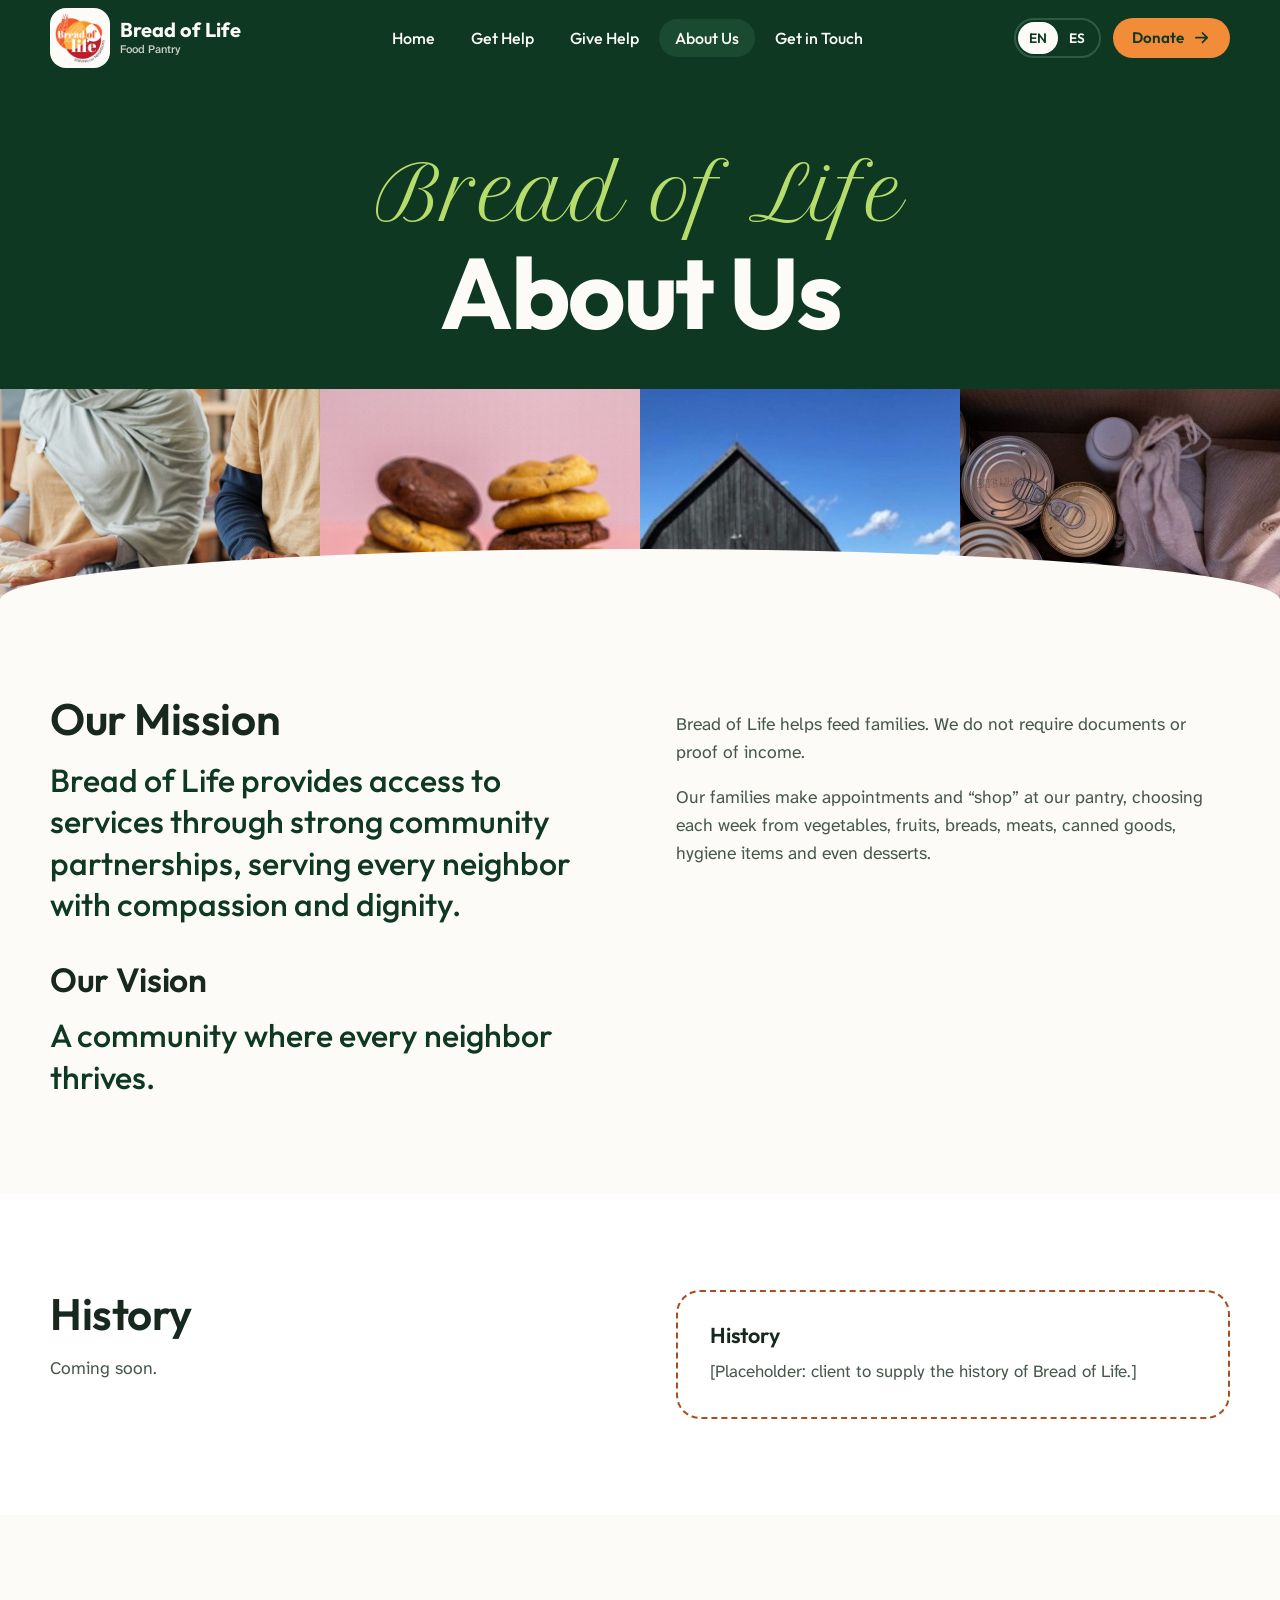
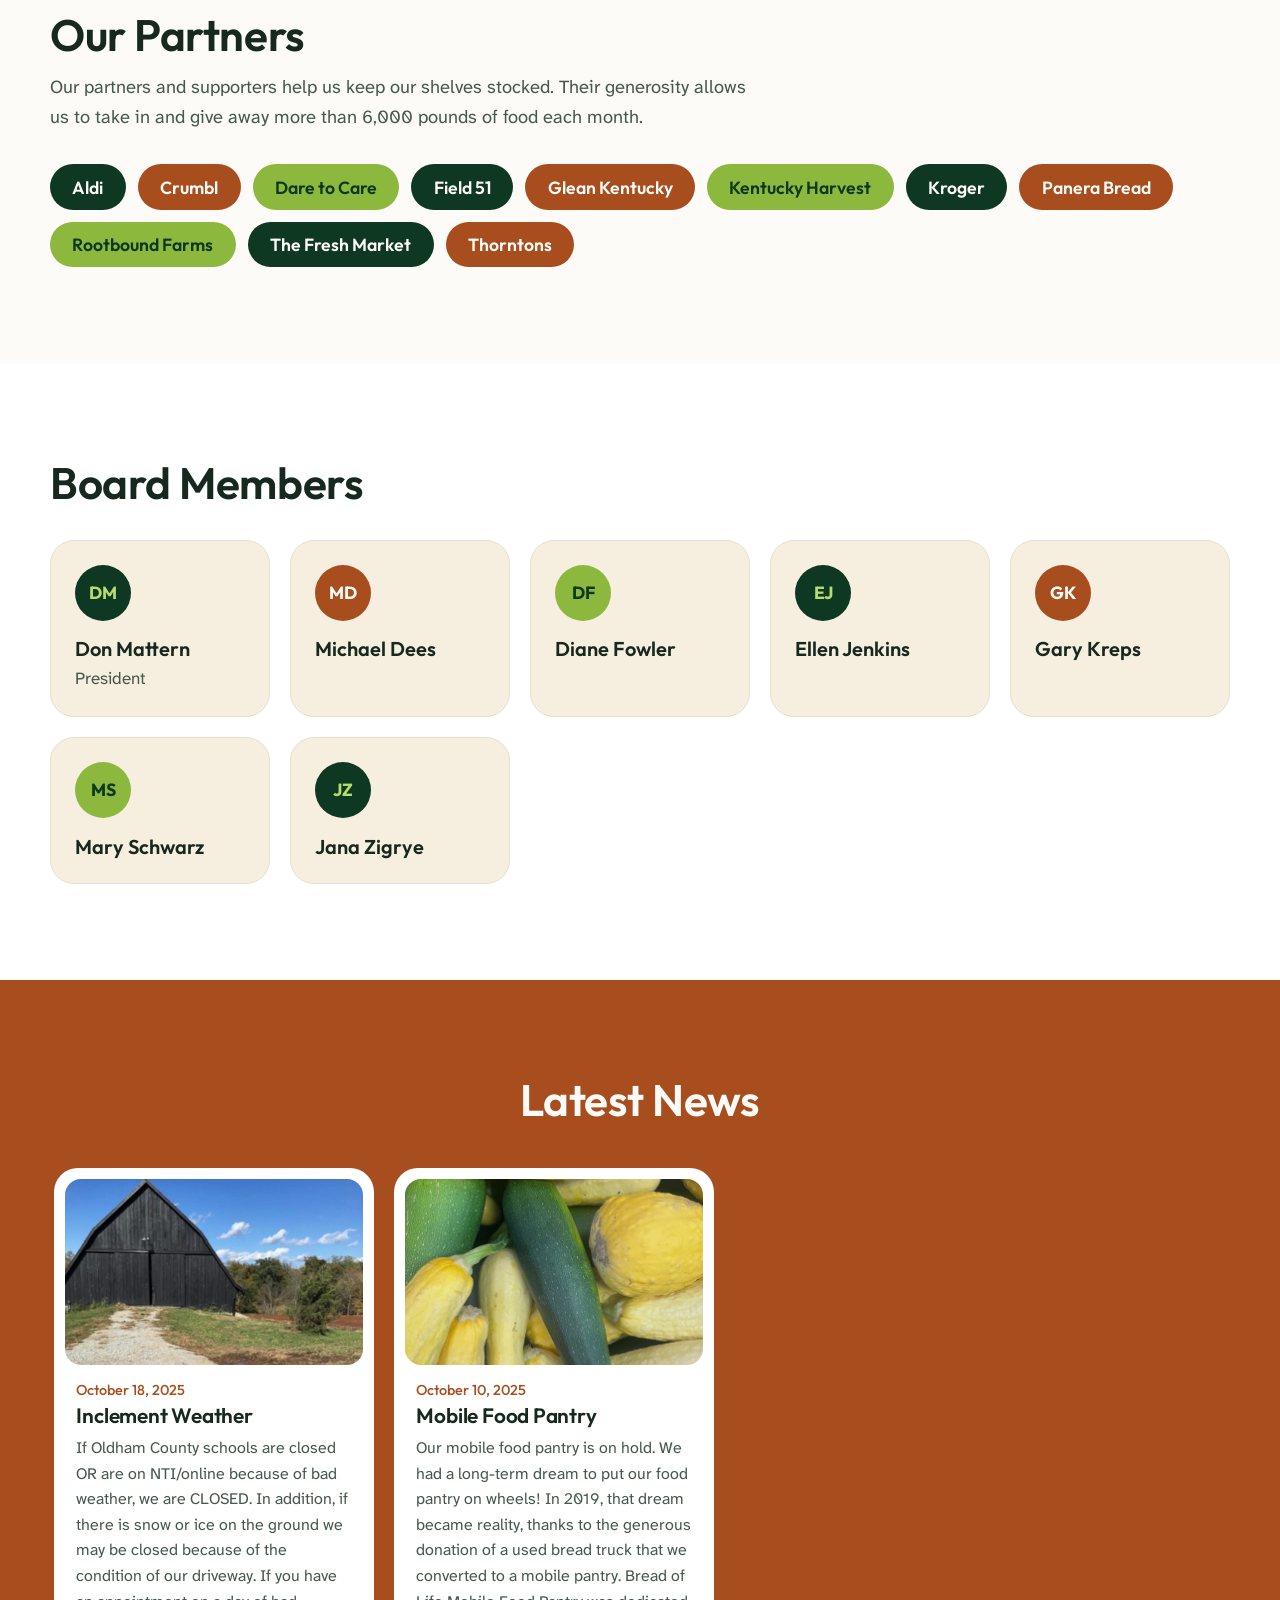
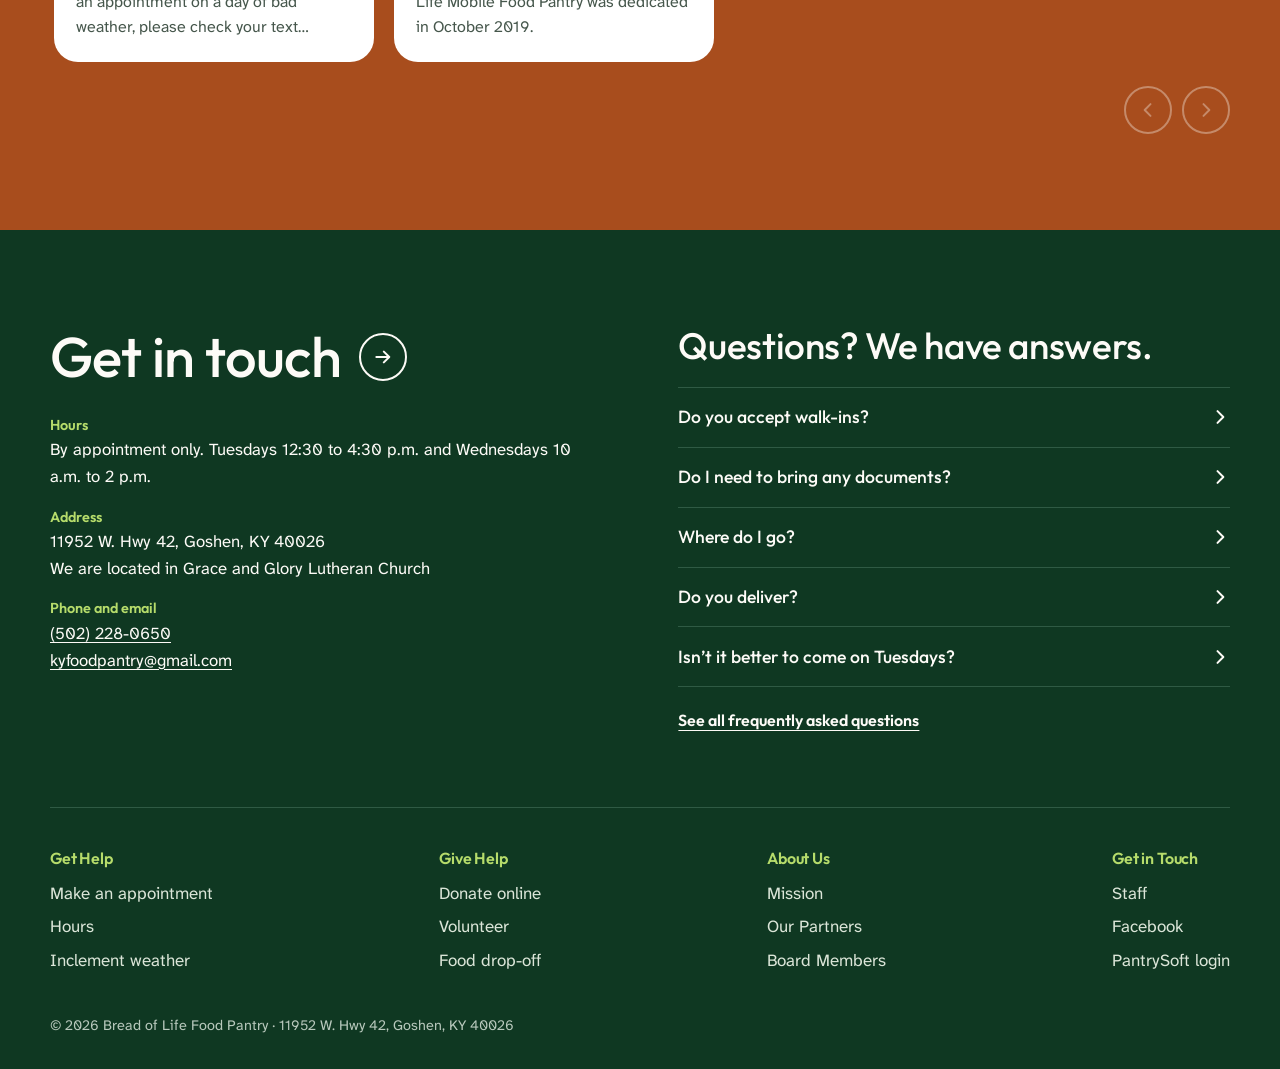
==== commit 7fe3b66e: "Update public prototype: client refinements, logo, page transitions Co-Authored-By: Claude Sonnet 5." ====
--- a/about.html
+++ b/about.html
@@ -16,6 +16,7 @@
   <link href="https://fonts.googleapis.com/css2?family=Atkinson+Hyperlegible+Next:wght@400;500;600;700&family=Outfit:wght@400;500;600;700&family=Petit+Formal+Script&display=swap" rel="stylesheet">
   <link rel="stylesheet" href="assets/css/styles.css">
   <link rel="stylesheet" href="assets/css/pages.css">
+  <script>if (!("CSSViewTransitionRule" in window)) document.documentElement.classList.add("vt-fallback");</script>
   <script type="application/ld+json">
   {
     "@context": "https://schema.org",
@@ -26,7 +27,7 @@
     "email": "kyfoodpantry@gmail.com",
     "address": { "@type": "PostalAddress", "streetAddress": "11952 W. Hwy 42", "addressLocality": "Goshen", "addressRegion": "KY", "postalCode": "40026", "addressCountry": "US" },
     "openingHoursSpecification": [
-      { "@type": "OpeningHoursSpecification", "dayOfWeek": "Tuesday", "opens": "12:30", "closes": "16:00" },
+      { "@type": "OpeningHoursSpecification", "dayOfWeek": "Tuesday", "opens": "12:30", "closes": "16:30" },
       { "@type": "OpeningHoursSpecification", "dayOfWeek": "Wednesday", "opens": "10:00", "closes": "14:00" }
     ],
     "sameAs": ["https://www.facebook.com/breadoflifegoshenky/"]
@@ -35,7 +36,7 @@
 </head>
 <body>
   <a class="skip" href="#main" data-es="Saltar al contenido">Skip to content</a>
-  <!-- Shared SVG art: doodles and icons -->
+  <!-- Shared SVG icons (functional UI icons only; no decorative clip art) -->
   <svg width="0" height="0" style="position:absolute" aria-hidden="true" focusable="false">
     <defs>
       <symbol id="i-arrow" viewBox="0 0 24 24"><path d="M4 12h15M13 5.5 19.5 12 13 18.5" fill="none" stroke="currentColor" stroke-width="2.4" stroke-linecap="round" stroke-linejoin="round"/></symbol>
@@ -44,20 +45,7 @@
       <symbol id="i-alert" viewBox="0 0 24 24"><path d="M12 3 2.5 20h19L12 3Z" fill="none" stroke="currentColor" stroke-width="2" stroke-linejoin="round"/><path d="M12 10v4.5M12 17.2v.1" stroke="currentColor" stroke-width="2.4" stroke-linecap="round"/></symbol>
       <symbol id="i-phone" viewBox="0 0 24 24"><path d="M6.6 3.5 9 3l1.6 4.2-1.9 1.4a11 11 0 0 0 5.7 5.7l1.4-1.9L20 14l-.5 2.4a2.5 2.5 0 0 1-2.5 2A14 14 0 0 1 4.6 6a2.5 2.5 0 0 1 2-2.5Z" fill="none" stroke="currentColor" stroke-width="2" stroke-linejoin="round"/></symbol>
       <symbol id="i-pin" viewBox="0 0 24 24"><path d="M12 21s7-6 7-11.5A7 7 0 0 0 5 9.5C5 15 12 21 12 21Z" fill="none" stroke="currentColor" stroke-width="2" stroke-linejoin="round"/><circle cx="12" cy="9.5" r="2.5" fill="none" stroke="currentColor" stroke-width="2"/></symbol>
-      <symbol id="i-leaf" viewBox="0 0 24 24"><path d="M5 19C4 11 9 4 20 4c0 11-6 16-13 15" fill="currentColor"/><path d="M4 21c3-6 6-9 11-12" fill="none" stroke="#8cb83e" stroke-width="1.6" stroke-linecap="round"/></symbol>
       <symbol id="i-check" viewBox="0 0 24 24"><path d="m5 12.5 4.5 4.5L19 7.5" fill="none" stroke="currentColor" stroke-width="2.6" stroke-linecap="round" stroke-linejoin="round"/></symbol>
-      <symbol id="i-quote" viewBox="0 0 64 48"><path d="M0 48V27C0 11 8 2 24 0l2 7c-8 2-11 7-11 13h11v28H0Zm36 0V27C36 11 44 2 60 0l2 7c-8 2-11 7-11 13h11v28H36Z" fill="currentColor"/></symbol>
-
-      <symbol id="d-vine" viewBox="0 0 100 200"><g fill="none" stroke="currentColor" stroke-width="3" stroke-linecap="round" stroke-linejoin="round"><path d="M30 198C50 160 20 130 46 96S66 40 56 4"/><path d="M40 150c-14-4-24-14-26-28 14 0 24 10 26 28Z"/><path d="M42 120c14-2 26-12 28-26-14 0-26 10-28 26Z"/><path d="M50 84c-13-3-22-12-25-24 13 0 23 9 25 24Z"/><path d="M54 52c11-2 20-9 23-20-11 0-20 7-23 20Z"/></g></symbol>
-      <symbol id="d-star" viewBox="0 0 50 50"><path d="M25 2 28 19 44 10 33 24 49 30 32 32 36 48 25 35 14 48 18 32 1 30 17 24 6 10 22 19Z" fill="currentColor"/></symbol>
-      <symbol id="d-swirl" viewBox="0 0 80 80"><path d="M8 52C6 14 68 8 72 44 74 68 38 72 34 50 32 36 54 34 56 46" fill="none" stroke="currentColor" stroke-width="3.5" stroke-linecap="round"/></symbol>
-      <symbol id="d-flower" viewBox="0 0 80 80"><g fill="none" stroke="currentColor" stroke-width="3" stroke-linecap="round"><circle cx="40" cy="18" r="11"/><circle cx="61" cy="33" r="11"/><circle cx="53" cy="58" r="11"/><circle cx="27" cy="58" r="11"/><circle cx="19" cy="33" r="11"/><circle cx="40" cy="40" r="6"/></g></symbol>
-      <symbol id="d-lime" viewBox="0 0 100 100">
-        <circle cx="50" cy="50" r="46" fill="#6d9a2a"/><circle cx="50" cy="50" r="40" fill="#dff0a8"/>
-        <g stroke="#f7fbe0" stroke-width="3" stroke-linecap="round"><path d="M50 12v76M12 50h76M23 23l54 54M77 23 23 77"/></g>
-        <circle cx="50" cy="50" r="6" fill="#f7fbe0"/>
-      </symbol>
-      <symbol id="d-burst" viewBox="0 0 100 100"><polygon fill="currentColor" points="98.0,50.0 90.0,59.1 93.2,70.8 82.1,75.6 79.9,87.5 67.8,86.9 60.7,96.8 50.0,91.0 39.3,96.8 32.2,86.9 20.1,87.5 17.9,75.6 6.8,70.8 10.0,59.1 2.0,50.0 10.0,40.9 6.8,29.2 17.9,24.4 20.1,12.5 32.2,13.1 39.3,3.2 50.0,9.0 60.7,3.2 67.8,13.1 79.9,12.5 82.1,24.4 93.2,29.2 90.0,40.9"/></symbol>
     </defs>
   </svg>
   <!-- Weather closure banner: shown when SITE.weather.active is true (or with ?demo=weather) -->
@@ -73,9 +61,8 @@
   </div>
   <header class="site-header">
     <div class="wrap">
-      <!-- TODO(client): swap this placeholder mark for the logo the client emailed. -->
       <a class="brand" href="index.html" aria-label="Bread of Life Food Pantry, home">
-        <span class="brand-mark"><svg aria-hidden="true"><use href="#i-leaf"/></svg></span>
+        <img class="brand-logo" src="assets/img/logo-sm.png" alt="" width="240" height="236">
         <span>Bread of Life<small data-es="Despensa de alimentos">Food Pantry</small></span>
       </a>
 
@@ -100,28 +87,33 @@
   </header>
 
   <main id="main">
-<section class="page-hero" aria-labelledby="page-title">
-      <span class="doodle d-vine-l" aria-hidden="true"><svg><use href="#d-vine"/></svg></span>
-      <span class="doodle d-star" aria-hidden="true"><svg><use href="#d-star"/></svg></span>
+<section class="page-hero has-band" aria-labelledby="page-title">
       <div class="wrap">
         <h1 id="page-title">
-          <span class="script" data-es="Bread of Life">Bread of Life</span>
+          <span class="script">Bread of Life</span>
           <span class="h1-main" data-es="Nosotros">About Us</span>
         </h1>
-        <p class="lede" data-es="Una comunidad donde cada vecino prospera.">A community where every neighbor thrives.</p>
-      </div>
-    </section>
-
-    <!-- Mission -->
+      </div>
+      <div class="photo-band slim">
+        <img src="assets/img/volunteers.jpg" alt="" width="1200" height="800" fetchpriority="high" style="object-position: 50% 80%">
+        <img src="assets/img/cookies.jpg" alt="" width="1000" height="1250">
+        <img src="assets/img/barn.jpg" alt="" width="1170" height="1010" style="object-position: 20% 55%">
+        <img src="assets/img/canned.jpg" alt="" width="1200" height="800">
+      </div>
+    </section>
+
+    <!-- Mission and vision (client web copy) -->
     <section class="section on-cream" id="mission" aria-labelledby="mission-title">
       <div class="wrap two-col">
         <div>
-          <h2 id="mission-title" data-es="Nuestra misión">Mission Statement</h2>
+          <h2 id="mission-title" data-es="Nuestra misión">Our Mission</h2>
           <p class="pull" data-es="Bread of Life ofrece acceso a servicios mediante alianzas comunitarias sólidas, atendiendo a cada vecino con compasión y dignidad.">Bread of Life provides access to services through strong community partnerships, serving every neighbor with compassion and dignity.</p>
-        </div>
-        <!-- TODO(client): these statistics come from the old About page and are uncited. Verify or drop. -->
-        <div>
-          <p class="prose" data-es="El condado de Oldham es el condado más rico de todo Kentucky y, sin embargo, hay personas en nuestro propio vecindario que pasan hambre todos los días. Cerca de 7,000 personas en nuestro condado sufren inseguridad alimentaria. Kentucky tiene la octava tasa más alta de inseguridad alimentaria del país. Aunque el condado de Oldham tiene la tasa más baja de inseguridad alimentaria del estado, estamos rodeados de varios condados que ocupan los primeros lugares de la lista.">Oldham County is the richest county in all of Kentucky and, yet, there are people in our own back yards who go hungry every day. There are nearly 7,000 people in our county who are food insecure. Kentucky has the 8th highest rate of food security across the country. Even though Oldham County has the lowest rate of food insecurity in the Commonwealth, we are surrounded by several counties who rank high on the list. Each month the Bread of Life Food Pantry serves 800-1,000 people.</p>
+          <h2 class="sub" data-es="Nuestra visión">Our Vision</h2>
+          <p class="pull" data-es="Una comunidad donde cada vecino prospera.">A community where every neighbor thrives.</p>
+        </div>
+        <div>
+          <p class="prose" data-es="Bread of Life ayuda a alimentar a las familias. No pedimos documentos ni comprobante de ingresos.">Bread of Life helps feed families. We do not require documents or proof of income.</p>
+          <p class="prose" data-es="Nuestras familias hacen citas y “compran” en nuestra despensa, escogiendo cada semana entre verduras, frutas, panes, carnes, alimentos enlatados, artículos de higiene e incluso postres.">Our families make appointments and “shop” at our pantry, choosing each week from vegetables, fruits, breads, meats, canned goods, hygiene items and even desserts.</p>
         </div>
       </div>
     </section>
@@ -146,12 +138,14 @@
       <div class="wrap">
         <div class="section-head">
           <h2 id="partners-title" data-es="Nuestros socios">Our Partners</h2>
-          <p data-es="Gracias a nuestros socios, recibimos cientos de libras de alimentos frescos cada mes, incluidos productos de agricultores locales.">Through our partners we receive hundreds of pounds of fresh food every month, including produce from local farmers.</p>
-        </div>
+          <p data-es="Nuestros socios y colaboradores nos ayudan a mantener surtidos los estantes. Su generosidad nos permite recibir y repartir más de 6,000 libras de alimentos cada mes.">Our partners and supporters help us keep our shelves stocked. Their generosity allows us to take in and give away more than 6,000 pounds of food each month.</p>
+        </div>
+        <!-- TODO(client): "Supporters" list (Boy Scouts troops?, Christ Church United Methodist, Creasey Mahan Nature Preserve, Grace and Glory
+             Lutheran Church, Hardscuffle Inc.?, Southeast Christian Church, St. John Community Church, others?) is still marked
+             "verify" in the client's web copy, so it is not shown yet. -->
         <ul class="partners">
-          <li>Dare to Care</li><li>Kentucky Harvest</li><li>Glean Kentucky</li><li>Field 51</li><li>Rootbound Farms</li><li>Kroger</li>
-          <li>Crumbl</li><li>Thorntons</li><li>Panera Bread</li><li>The Fresh Market</li><li>Aldi</li>
-          <li class="more" data-es="…y más próximamente">…More coming soon</li>
+          <li>Aldi</li><li>Crumbl</li><li>Dare to Care</li><li>Field 51</li><li>Glean Kentucky</li><li>Kentucky Harvest</li>
+          <li>Kroger</li><li>Panera Bread</li><li>Rootbound Farms</li><li>The Fresh Market</li><li>Thorntons</li>
         </ul>
       </div>
     </section>
@@ -184,8 +178,6 @@
 
     <!-- News (shared feed) -->
     <section class="section terracotta" aria-labelledby="news-title">
-      <span class="doodle d-star1" aria-hidden="true"><svg><use href="#d-star"/></svg></span>
-      <span class="doodle d-flower" aria-hidden="true"><svg><use href="#d-flower"/></svg></span>
       <div class="wrap">
         <div class="section-head center">
           <h2 id="news-title" data-es="Últimas noticias">Latest News</h2>
@@ -202,7 +194,6 @@
   </main>
 
   <footer class="site-footer">
-    <span class="doodle d-vine" aria-hidden="true"><svg><use href="#d-vine"/></svg></span>
     <div class="wrap">
       <div class="footer-top">
         <div class="footer-cta" id="contact-footer">
@@ -210,7 +201,7 @@
             <a class="circle-btn" href="contact.html" aria-label="Go to the contact page"><svg aria-hidden="true"><use href="#i-arrow"/></svg></a>
           </h2>
           <dl class="contact-list">
-            <div><dt data-es="Horario">Hours</dt><dd data-es="Martes 12:30–4 p. m. y miércoles 10 a. m.–2 p. m. Solo con cita.">Tuesday 12:30–4p and Wednesday 10a–2p. By appointment only.</dd></div>
+            <div><dt data-es="Horario">Hours</dt><dd data-es="Solo con cita. Martes de 12:30 a 4:30 p. m. y miércoles de 10 a. m. a 2 p. m.">By appointment only. Tuesdays 12:30 to 4:30 p.m. and Wednesdays 10 a.m. to 2 p.m.</dd></div>
             <div><dt data-es="Dirección">Address</dt><dd>11952 W. Hwy 42, Goshen, KY 40026<br><span data-es="Estamos en la iglesia luterana Grace y Glory">We are located in Grace and Glory Lutheran Church</span></dd></div>
             <div><dt data-es="Teléfono y correo">Phone and email</dt><dd><a href="#" data-tel data-phone></a><br><a href="mailto:kyfoodpantry@gmail.com">kyfoodpantry@gmail.com</a></dd></div>
           </dl>
@@ -280,7 +271,7 @@
     </div>
   </footer>
 
-  <script src="assets/js/config.js"></script>
-  <script src="assets/js/site.js"></script>
+  <script src="assets/js/config.js" blocking="render"></script>
+  <script src="assets/js/site.js" blocking="render"></script>
 </body>
 </html>
--- a/assets/css/styles.css
+++ b/assets/css/styles.css
@@ -1,6 +1,6 @@
 /* Bread of Life Food Pantry: design system + home page
    Palette and shapes follow the client's inspiration board: forest green, alabaster cream,
-   terracotta, lime and orange doodles, 16-24px card radii, full-pill buttons. */
+   terracotta and lime accents, 16-24px card radii, full-pill buttons. */
 
 :root {
   --cream: #fdfbf7;
@@ -98,8 +98,7 @@
 .site-header { background: var(--forest); color: var(--cream); position: relative; z-index: 20; }
 .site-header .wrap { display: flex; align-items: center; justify-content: space-between; gap: 1rem; min-height: 76px; }
 .brand { display: inline-flex; align-items: center; gap: .65rem; text-decoration: none; font: 700 1.25rem/1 var(--f-head); }
-.brand-mark { width: 40px; height: 40px; border-radius: 12px; background: var(--lime); color: var(--forest); display: grid; place-items: center; }
-.brand-mark svg { width: 24px; height: 24px; }
+.brand-logo { flex: none; width: 3.75rem; height: 3.75rem; padding: .3rem; background: var(--cream); border-radius: 1rem; object-fit: contain; }
 .brand small { display: block; font: 500 .72rem/1.2 var(--f-body); opacity: .8; margin-top: .2rem; }
 .nav { display: flex; gap: .25rem; }
 .nav a { text-decoration: none; padding: .55rem 1rem; border-radius: var(--r-pill); font: 500 1rem var(--f-head); }
@@ -139,6 +138,7 @@
 .script { font: 400 clamp(2.4rem, 7vw, 4.6rem)/1.05 var(--f-script); color: var(--lime-bright); }
 .h1-main { font: 700 clamp(2.9rem, 9vw, 6.25rem)/.98 var(--f-head); letter-spacing: -0.025em; margin-top: .1em; }
 .lede { max-width: 40rem; margin-top: 1.4rem; font-size: clamp(1.05rem, 2.2vw, 1.25rem); color: #e4ebe0; }
+.hours-line { max-width: 40rem; margin-top: 1rem; font: 600 clamp(1rem, 2vw, 1.15rem)/1.5 var(--f-head); color: var(--lime-bright); }
 .hero-ctas { display: flex; flex-wrap: wrap; justify-content: center; align-items: center; gap: .75rem 1.25rem; margin-top: 2rem; }
 .hero-quick { display: flex; flex-wrap: wrap; justify-content: center; gap: .6rem; margin-top: 1.1rem; }
 
@@ -146,16 +146,6 @@
 .photo-band img { width: 100%; height: 100%; object-fit: cover; }
 .photo-band::after { content: ""; position: absolute; inset: auto 0 -1px 0; height: clamp(40px, 6vw, 80px); background: var(--cream); border-radius: 50% 50% 0 0 / 100% 100% 0 0; }
 @media (max-width: 640px) { .photo-band { grid-template-columns: repeat(3, 1fr); } .photo-band img:nth-child(n+4) { display: none; } }
-
-/* doodles */
-.doodle { position: absolute; pointer-events: none; z-index: 1; }
-.doodle svg { width: 100%; height: 100%; display: block; }
-.hero .d-vine-l { left: -2%; top: 8%; width: clamp(90px, 14vw, 190px); color: var(--lime); }
-.hero .d-vine-r { right: 1%; top: 12%; width: clamp(70px, 10vw, 150px); color: var(--lime); transform: scaleX(-1); }
-.hero .d-star { left: 12%; bottom: 40%; width: clamp(28px, 4vw, 52px); color: var(--orange); }
-.hero .d-swirl { right: 14%; top: 4%; width: clamp(60px, 8vw, 110px); color: var(--orange); }
-.hero .d-lime { right: 4%; bottom: 34%; width: clamp(60px, 8vw, 110px); }
-@media (max-width: 640px) { .hero .d-vine-r, .hero .d-swirl, .hero .d-star { display: none; } .hero .d-vine-l { top: 22%; } }
 
 /* one page-load moment: hero copy settles in once */
 @media (prefers-reduced-motion: no-preference) {
@@ -179,44 +169,51 @@
 .card { background: var(--cream-deep); border: 1px solid var(--cream-line); border-radius: var(--r-card); padding: .75rem .75rem 1.5rem; display: flex; flex-direction: column; }
 .card-img { position: relative; border-radius: var(--r-img); overflow: hidden; aspect-ratio: 4 / 3; }
 .card-img img { width: 100%; height: 100%; object-fit: cover; }
-.card-img .pill { position: absolute; top: .75rem; left: .75rem; }
 .card-body { padding: 1.25rem .75rem 0; display: flex; flex-direction: column; flex: 1; gap: .6rem; }
-.card h3 { font-size: 1.6rem; }
+.card h3 { font-size: 1.35rem; line-height: 1.25; }
 .card p { color: var(--ink-soft); }
 .card .btn { margin-top: auto; align-self: flex-start; }
 .card-body p { margin-bottom: 1rem; }
 @media (max-width: 900px) { .cards { grid-template-columns: 1fr; max-width: 30rem; margin-inline: auto; } }
 
-/* mission split */
-.split { display: grid; grid-template-columns: 1.05fr .95fr; gap: clamp(2rem, 6vw, 5rem); align-items: center; }
-.split h2 { font-size: clamp(2rem, 4.4vw, 3.1rem); }
-.split .copy > p { margin-top: 1.1rem; font-size: 1.15rem; color: var(--ink-soft); max-width: 34rem; }
-.split .copy > .btn { margin-top: 1.5rem; }
-.stat {
-  margin-top: 2rem; background: var(--orange); color: var(--forest);
-  border: 2px solid var(--forest); box-shadow: 6px 6px 0 var(--forest);
-  border-radius: 20px; padding: 1.25rem 1.5rem; max-width: 30rem;
-}
-.stat strong { display: block; font: 700 clamp(1.9rem, 4vw, 2.6rem)/1.05 var(--f-head); }
-.stat span { display: block; margin-top: .25rem; font-weight: 700; }
-.stat .pills { display: flex; flex-wrap: wrap; gap: .5rem; margin-top: .9rem; }
+/* mission + vision: one forest panel with the vision set huge. The photo fills the panel's right side edge to edge
+   (the panel's overflow clips it to the rounded corners) and keeps a big curved left edge that echoes the hero arch. */
+.mission-band { padding-top: 0; }
+.mv {
+  --mv-pad: clamp(1.75rem, 5vw, 4rem);
+  display: grid; grid-template-columns: minmax(0, 1.4fr) minmax(0, .9fr); gap: clamp(1.5rem, 4vw, 3rem);
+  background: var(--forest); color: var(--cream); border-radius: var(--r-card);
+  padding: var(--mv-pad) 0 var(--mv-pad) var(--mv-pad); overflow: hidden;
+}
+.mv-label .script { display: block; font-size: clamp(1.7rem, 3vw, 2.4rem); line-height: 1.1; color: var(--lime-bright); }
+.mv-mission { margin-top: .6rem; max-width: 34rem; font: 500 clamp(1.25rem, 2.3vw, 1.75rem)/1.45 var(--f-head); color: #e4ebe0; }
+.mv-rule { width: 4.5rem; height: 4px; border: 0; border-radius: 4px; background: var(--lime); margin: clamp(1.75rem, 4vw, 3rem) 0 clamp(1.25rem, 3vw, 2rem); }
+.mv-vision { margin-top: .5rem; max-width: 11em; font: 700 clamp(2.4rem, 6vw, 4.6rem)/1.02 var(--f-head); letter-spacing: -0.025em; color: var(--white); text-wrap: balance; }
+/* desktop: negative margins cancel the panel padding so the photo touches the top, right and bottom edges */
+.mv-photo { align-self: stretch; margin: calc(-1 * var(--mv-pad)) 0; }
+.mv-photo img { display: block; width: 100%; height: 100%; object-fit: cover; border-radius: clamp(5rem, 14vw, 11rem) 0 0 clamp(5rem, 14vw, 11rem); }
+@media (max-width: 860px) {
+  /* phone: the photo becomes a full-width header of the panel with a curved bottom edge */
+  .mv { grid-template-columns: 1fr; padding: 0 var(--mv-pad) var(--mv-pad); gap: 0; }
+  .mv-photo { order: -1; margin: 0 calc(-1 * var(--mv-pad)) clamp(1.5rem, 5vw, 2.25rem); height: clamp(11rem, 50vw, 16rem); }
+  .mv-photo img { border-radius: 0 0 50% 50% / 0 0 2.25rem 2.25rem; }
+}
+
 .frame { position: relative; }
-.frame > img { width: 100%; aspect-ratio: 4 / 4.2; object-fit: cover; border-radius: var(--r-card); box-shadow: 14px 14px 0 var(--lime); }
-.sticker { position: absolute; right: -14px; top: -22px; width: 116px; height: 116px; z-index: 2; color: var(--orange); }
-.sticker svg { width: 100%; height: 100%; }
-.sticker span { position: absolute; inset: 0; display: grid; place-items: center; text-align: center; padding: 1.5rem; font: 700 .78rem/1.15 var(--f-head); color: var(--forest); transform: rotate(-8deg); }
-@media (max-width: 860px) { .split { grid-template-columns: 1fr; } .frame { max-width: 28rem; margin-inline: 1rem 0; } .sticker { right: 0; } }
-
-.scripture { margin-top: 2rem; border: 2px dashed var(--terracotta); border-radius: 20px; padding: 1.1rem 1.4rem; max-width: 34rem; }
-.scripture h3 { font: 600 1.1rem var(--f-head); color: var(--terracotta); }
-.scripture p { margin-top: .4rem; color: var(--ink-soft); font-size: 1rem; }
+.frame > img { width: 100%; height: auto; aspect-ratio: 4 / 4.2; object-fit: cover; border-radius: var(--r-card); box-shadow: 14px 14px 0 var(--lime); }
+@media (max-width: 860px) { .frame { max-width: 28rem; margin-inline: 0 1rem; } }
+
+/* welcome message + scripture (client web copy) */
+.wrap.narrow { width: min(100% - 2 * var(--gutter), 52rem); }
+.welcome h2 { font-size: clamp(2rem, 4.4vw, 3rem); }
+.scripture-quote { margin: 1.75rem 0 0; padding: clamp(1.25rem, 3vw, 2rem); background: var(--cream-deep); border-left: 6px solid var(--lime); border-radius: 0 var(--r-card) var(--r-card) 0; color: var(--ink); }
+.scripture-quote p + p { margin-top: .9rem; }
+.scripture-quote .verse-lines { padding-left: 1rem; font: 500 1.2rem/1.75 var(--f-head); color: var(--forest); }
+.scripture-quote footer { margin-top: 1.1rem; font: 600 .95rem var(--f-head); color: var(--terracotta); }
 
 /* terracotta news block */
 .terracotta { background: var(--terracotta); color: var(--cream); }
 .terracotta .section-head p { color: #f5e2d4; }
-.terracotta .doodle { color: var(--ochre); }
-.terracotta .d-star1 { left: 6%; top: 12%; width: clamp(34px, 5vw, 60px); }
-.terracotta .d-flower { right: 8%; top: 8%; width: clamp(50px, 7vw, 90px); color: #f3c98a; }
 .slider-wrap { position: relative; margin-top: 2.5rem; }
 .slider { display: flex; gap: 1.25rem; overflow-x: auto; scroll-snap-type: x mandatory; padding: .25rem .25rem 1rem; scrollbar-width: none; }
 .slider::-webkit-scrollbar { display: none; }
@@ -233,23 +230,8 @@
 .circle-btn:disabled { opacity: .35; cursor: default; }
 .on-cream .circle-btn:hover:not(:disabled) { background: var(--forest); color: var(--cream); border-color: var(--forest); }
 
-/* testimonials */
-.voices { background: var(--white); }
-.voice { display: grid; grid-template-columns: .8fr 1.2fr; background: var(--cream); border: 1px solid var(--cream-line); border-radius: var(--r-card); overflow: hidden; margin-top: 2.5rem; }
-.voice > img { width: 100%; height: 100%; min-height: 280px; object-fit: cover; }
-.voice-body { padding: clamp(1.5rem, 4vw, 3rem); display: flex; flex-direction: column; justify-content: center; position: relative; }
-.voice blockquote { margin: 0; font: 400 clamp(1.15rem, 2.2vw, 1.4rem)/1.55 var(--f-body); }
-.voice cite { display: block; margin-top: 1.5rem; font-style: normal; font: 700 1.1rem var(--f-head); }
-.voice cite span { display: inline-block; margin-left: .5rem; font: 500 .85rem var(--f-head); background: var(--cream-deep); border: 1px solid var(--cream-line); padding: .2rem .7rem; border-radius: var(--r-pill); }
-.voice-quote-mark { position: absolute; right: 1.5rem; bottom: .5rem; width: 64px; color: var(--cream-line); }
-.voice-nav { display: flex; align-items: center; gap: .6rem; margin-top: 1rem; justify-content: center; }
-.voice-nav .count { min-width: 4rem; text-align: center; font: 500 .95rem var(--f-head); color: var(--ink-soft); }
-.voice-nav .circle-btn { color: var(--forest); }
-@media (max-width: 760px) { .voice { grid-template-columns: 1fr; } .voice > img { min-height: 0; aspect-ratio: 16 / 9; } }
-
 /* ---------- footer ---------- */
 .site-footer { background: var(--forest); color: var(--cream); padding: clamp(3.5rem, 8vw, 6rem) 0 2rem; position: relative; overflow: hidden; }
-.site-footer .d-vine { right: 3%; bottom: 1.25rem; width: 70px; color: var(--lime); opacity: .9; }
 .footer-top { display: grid; grid-template-columns: 1fr 1fr; gap: clamp(2rem, 6vw, 5rem); position: relative; z-index: 2; }
 .footer-cta h2 { font-size: clamp(2.2rem, 5vw, 3.5rem); font-weight: 500; display: flex; align-items: center; gap: 1.1rem; flex-wrap: wrap; }
 .footer-cta .circle-btn { color: var(--cream); flex: none; text-decoration: none; }
@@ -272,7 +254,22 @@
 .footer-links a { text-decoration: none; color: #dbe5d8; }
 .footer-links a:hover { text-decoration: underline; text-underline-offset: 3px; }
 .footer-base { margin-top: 2.5rem; font-size: .9rem; color: #b9c9bd; position: relative; z-index: 2; }
-@media (max-width: 860px) { .footer-top { grid-template-columns: 1fr; } .footer-links { grid-template-columns: 1fr 1fr; justify-content: start; } .site-footer .d-vine { display: none; } }
+@media (max-width: 860px) { .footer-top { grid-template-columns: 1fr; } .footer-links { grid-template-columns: 1fr 1fr; justify-content: start; } }
+
+/* ---------- page transitions ----------
+   Chrome, Edge and Safari run cross-document view transitions: the header stays anchored while the page
+   content crossfades. Both pages must opt in, which they do through this shared stylesheet. Browsers without
+   support (Firefox) get a plain fade instead (class set in <head>, links handled in site.js).
+   Opacity only, on purpose: any movement would expose the gap left where the header is lifted out. */
+@media (prefers-reduced-motion: no-preference) {
+  @view-transition { navigation: auto; }
+  .site-header { view-transition-name: site-header; }
+  ::view-transition-group(root) { animation-duration: .4s; animation-timing-function: cubic-bezier(.4, 0, .2, 1); }
+
+  html.vt-fallback main, html.vt-fallback .site-footer { animation: page-in .4s cubic-bezier(.4, 0, .2, 1) both; }
+  html.vt-fallback.leaving main, html.vt-fallback.leaving .site-footer { animation: none; opacity: 0; transition: opacity .22s ease; }
+  @keyframes page-in { from { opacity: 0; } }
+}
 
 @media (prefers-reduced-motion: reduce) {
   html { scroll-behavior: auto; }
--- a/assets/css/pages.css
+++ b/assets/css/pages.css
@@ -5,13 +5,17 @@
 .page-hero h1 { margin-top: 1rem; display: flex; flex-direction: column; align-items: center; }
 .page-hero .status { margin-bottom: .25rem; }
 .page-hero::after { content: ""; position: absolute; left: 0; right: 0; bottom: -1px; height: clamp(36px, 6vw, 72px); background: var(--cream); border-radius: 50% 50% 0 0 / 100% 100% 0 0; z-index: 1; }
-.page-hero .d-vine-l { left: 1%; top: 12%; width: clamp(80px, 12vw, 160px); color: var(--lime); }
-.page-hero .d-star { right: 12%; top: 22%; width: clamp(28px, 4vw, 48px); color: var(--orange); }
-@media (max-width: 640px) { .page-hero .d-star { display: none; } .page-hero .d-vine-l { top: 30%; opacity: .6; } }
+/* inner pages: slim photo strip instead of decorative graphics; its own arch replaces the hero's ::after arch */
+.page-hero.has-band { padding-bottom: 0; }
+.page-hero.has-band::after { display: none; }
+.photo-band.slim { grid-template-columns: repeat(4, 1fr); height: clamp(120px, 17vw, 210px); margin-top: clamp(2rem, 4vw, 3rem); }
+.photo-band.slim::after { height: clamp(26px, 4vw, 52px); }
+@media (max-width: 640px) { .photo-band.slim { grid-template-columns: repeat(3, 1fr); } }
 
 .two-col { display: grid; grid-template-columns: 1fr 1fr; gap: clamp(2rem, 6vw, 4.5rem); align-items: start; }
 @media (max-width: 860px) { .two-col { grid-template-columns: 1fr; } }
 .two-col h2, .section h2 { font-size: clamp(1.9rem, 4vw, 2.75rem); }
+.two-col h2.sub { font-size: clamp(1.5rem, 3vw, 2.1rem); margin-top: 2.25rem; }
 .prose { margin-top: 1rem; font-size: 1.1rem; color: var(--ink-soft); max-width: 40rem; }
 .prose-note { margin-top: 1.25rem; color: var(--ink-soft); max-width: 44rem; }
 .small { font-size: .95rem; margin-top: 1rem; }
@@ -37,8 +41,11 @@
 .three-panels .btn { margin-top: 1rem; }
 @media (max-width: 900px) { .three-panels { grid-template-columns: 1fr; } }
 @media (max-width: 720px) { .two-panels { grid-template-columns: 1fr; } }
-.volunteer-info { margin-top: 1.5rem; align-items: stretch; }
-.contact-lines { font: 600 1.15rem/1.6 var(--f-head); }
+.volunteer-contact { margin-top: 1.5rem; }
+.volunteer-contact p { max-width: 44rem; font-size: 1.15rem; }
+.volunteer-contact a:not(.btn) { color: var(--lime-bright); text-underline-offset: 3px; }
+.prose a { color: var(--terracotta); font-weight: 600; text-underline-offset: 3px; }
+.panel-green h3 + p { color: #e4ebe0; }
 
 .hours-table { margin-top: 1.25rem; border-collapse: collapse; width: 100%; max-width: 28rem; }
 .hours-table th, .hours-table td { text-align: left; padding: 1rem 0; border-bottom: 1.5px solid var(--cream-line); font: 600 1.25rem var(--f-head); }
@@ -54,7 +61,6 @@
 .terracotta .weather-policy { margin-top: 1.5rem; display: grid; grid-template-columns: 1fr 1fr; gap: 1.5rem; }
 .weather-policy .policy-block:first-child { grid-column: 1 / -1; }
 @media (max-width: 760px) { .terracotta .weather-policy { grid-template-columns: 1fr; } }
-#weather .d-star1 { left: auto; right: 6%; top: 8%; }
 .policy-block { background: var(--white); color: var(--ink); border-radius: var(--r-card); padding: clamp(1.25rem, 3vw, 2rem); }
 .policy-block h3 { font-size: 1.35rem; color: var(--terracotta); margin-bottom: .5rem; }
 .policy-block p + p { margin-top: .7rem; }
@@ -89,12 +95,6 @@
 .contact-big dd { margin: .2rem 0 0; font: 600 clamp(1.3rem, 3vw, 1.75rem)/1.35 var(--f-head); }
 .contact-big a { text-underline-offset: 4px; overflow-wrap: anywhere; }
 
-.stories { display: grid; grid-template-columns: repeat(3, 1fr); gap: clamp(1.5rem, 3vw, 2.5rem); margin-top: 2rem; }
-.story img { width: 100%; height: auto; aspect-ratio: 4 / 3; object-fit: cover; border-radius: var(--r-img); }
-.story h3 { font-size: 1.45rem; margin: 1.1rem 0 .5rem; }
-.story p { color: var(--ink-soft); }
-@media (max-width: 900px) { .stories { grid-template-columns: 1fr; max-width: 34rem; } }
-
 .numbers { background: var(--forest); color: var(--cream); text-align: center; }
 .numbers[hidden] { display: none; }
 .numbers-list { display: flex; flex-wrap: wrap; justify-content: center; gap: 2rem 4rem; margin-top: 2rem; }
